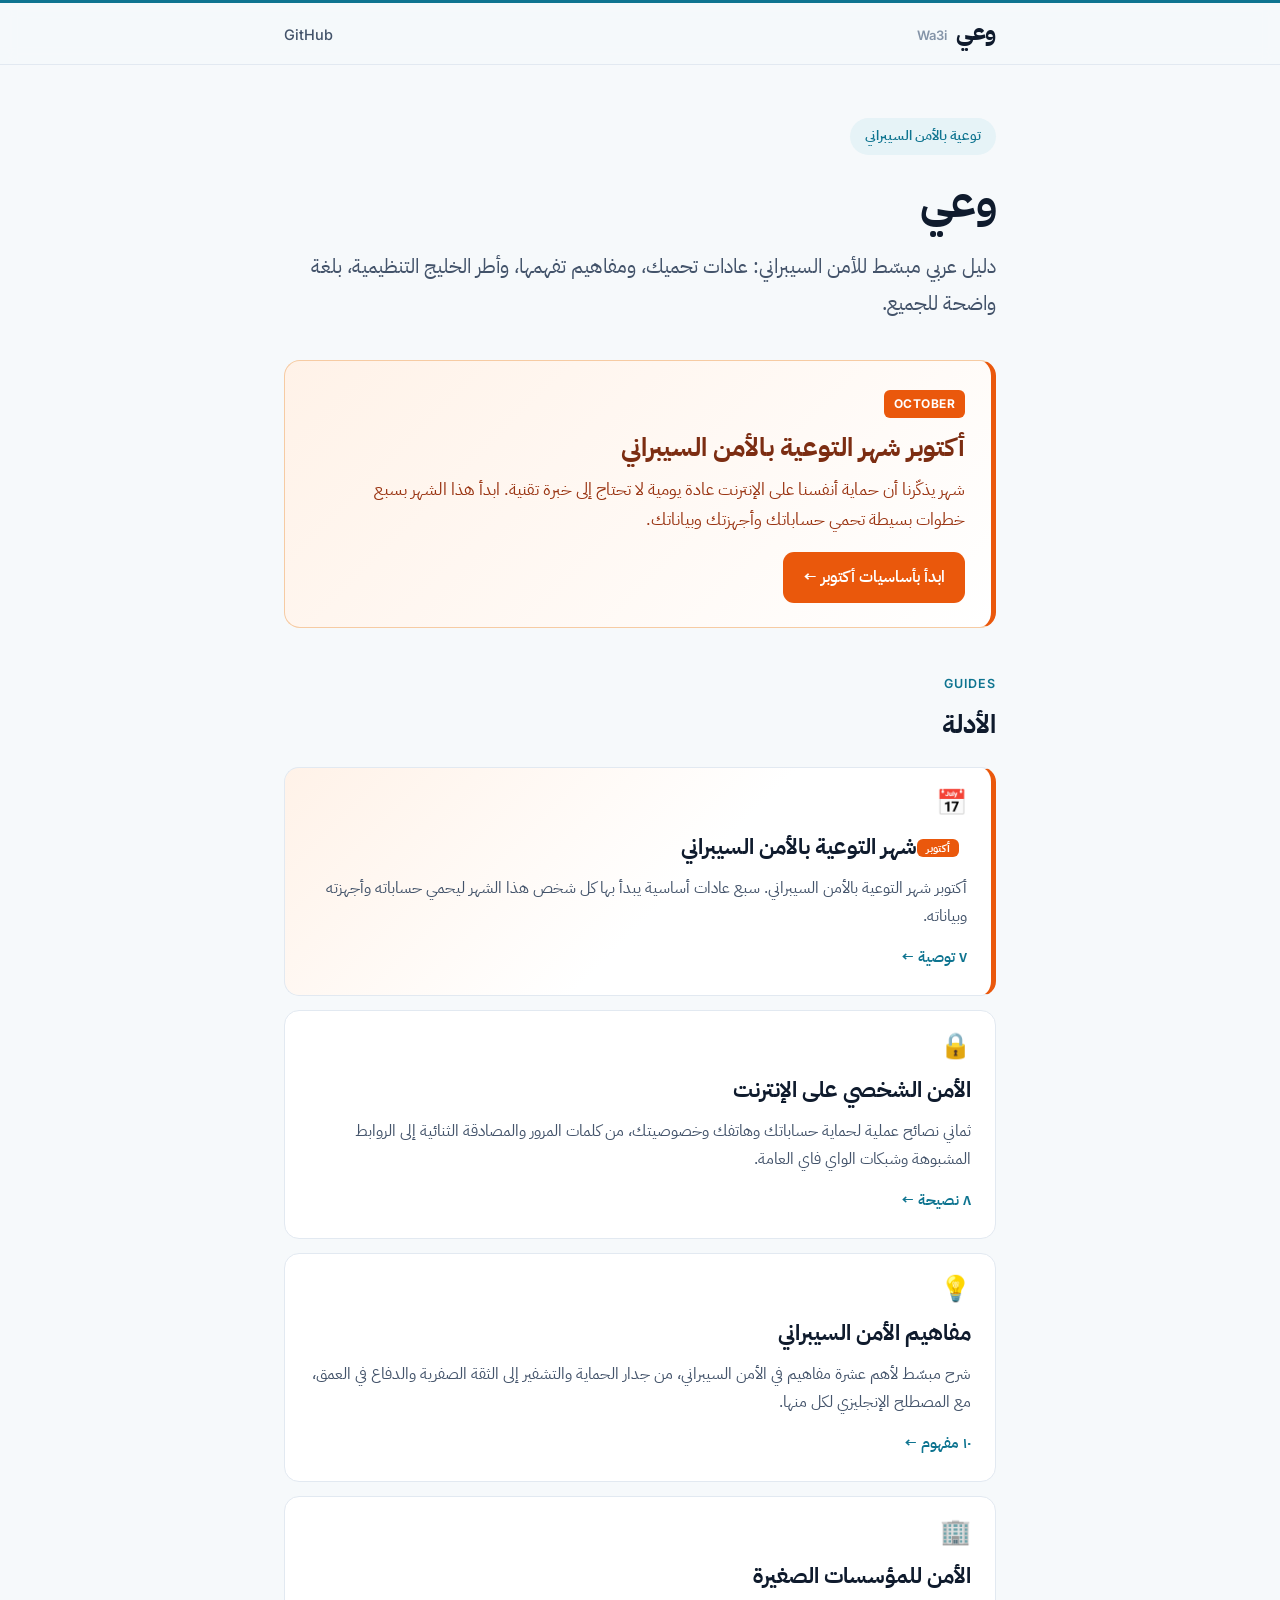
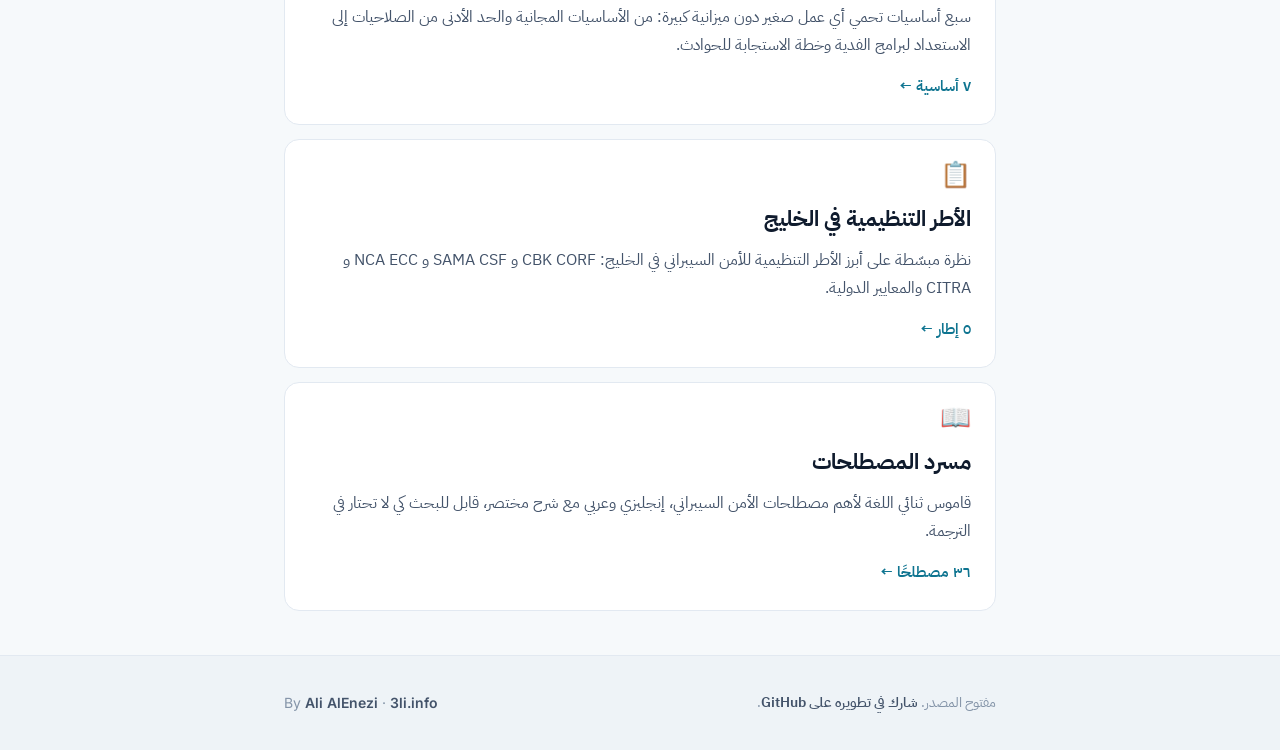
==== index.html @ 940f93c7 "Wa3i: an Arabic cybersecurity awareness guide, with October Awareness Month featured Right to left, " ====
<!doctype html>
<html lang="ar" dir="rtl"><head>
<meta charset="utf-8">
<meta name="viewport" content="width=device-width, initial-scale=1">
<title>وعي | دليل الأمن السيبراني بالعربية</title>
<meta name="description" content="وعي، دليل عربي مبسّط للأمن السيبراني من علي العنزي. عادات تحميك، مفاهيم تفهمها، أمن المؤسسات الصغيرة، أطر الخليج التنظيمية، ومسرد مصطلحات ثنائي اللغة. مع تسليط الضوء على شهر التوعية بالأمن السيبراني في أكتوبر.">
<meta property="og:title" content="وعي | دليل الأمن السيبراني بالعربية">
<meta property="og:description" content="وعي، دليل عربي مبسّط للأمن السيبراني من علي العنزي. عادات تحميك، مفاهيم تفهمها، أمن المؤسسات الصغيرة، أطر الخليج التنظيمية، ومسرد مصطلحات ثنائي اللغة. مع تسليط الضوء على شهر التوعية بالأمن السيبراني في أكتوبر.">
<meta property="og:type" content="website">
<meta property="og:locale" content="ar_AR">
<meta name="twitter:card" content="summary">
<link rel="preconnect" href="https://fonts.googleapis.com">
<link rel="preconnect" href="https://fonts.gstatic.com" crossorigin>
<link href="https://fonts.googleapis.com/css2?family=IBM+Plex+Sans+Arabic:wght@400;500;600;700&family=Inter:wght@400;500;600;700&display=swap" rel="stylesheet">
<link rel="stylesheet" href="style.css">
</head>
<body>
<div class="topbar"><div class="wrap"><a class="brand" href="./"><span class="ar-name">وعي</span><span class="lat">Wa3i</span></a><nav class="topnav"><a href="https://github.com/SiteQ8/Wa3i">GitHub</a></nav></div></div>
<main class="wrap">
<section class="hero">
<span class="kicker">توعية بالأمن السيبراني</span>
<h1>وعي</h1>
<p class="lede">دليل عربي مبسّط للأمن السيبراني: عادات تحميك، ومفاهيم تفهمها، وأطر الخليج التنظيمية، بلغة واضحة للجميع.</p>
</section>
<a class="banner" href="content/october-awareness.html" style="display:block"><span class="tag">OCTOBER</span><h2>أكتوبر شهر التوعية بالأمن السيبراني</h2><p>شهر يذكّرنا أن حماية أنفسنا على الإنترنت عادة يومية لا تحتاج إلى خبرة تقنية. ابدأ هذا الشهر بسبع خطوات بسيطة تحمي حساباتك وأجهزتك وبياناتك.</p><span class="cta">ابدأ بأساسيات أكتوبر &larr;</span></a>
<div class="sec-head"><div class="sec-eyebrow">Guides</div><h2 class="sec-title">الأدلة</h2></div>
<section class="cards">
<a class="card feat" href="content/october-awareness.html"><span class="emoji">📅</span><h3><span class="featpill">أكتوبر</span>شهر التوعية بالأمن السيبراني</h3><p>أكتوبر شهر التوعية بالأمن السيبراني. سبع عادات أساسية يبدأ بها كل شخص هذا الشهر ليحمي حساباته وأجهزته وبياناته.</p><span class="go">٧ توصية &larr;</span></a>
<a class="card" href="content/personal-security.html"><span class="emoji">🔒</span><h3>الأمن الشخصي على الإنترنت</h3><p>ثماني نصائح عملية لحماية حساباتك وهاتفك وخصوصيتك، من كلمات المرور والمصادقة الثنائية إلى الروابط المشبوهة وشبكات الواي فاي العامة.</p><span class="go">٨ نصيحة &larr;</span></a>
<a class="card" href="content/concepts.html"><span class="emoji">💡</span><h3>مفاهيم الأمن السيبراني</h3><p>شرح مبسّط لأهم عشرة مفاهيم في الأمن السيبراني، من جدار الحماية والتشفير إلى الثقة الصفرية والدفاع في العمق، مع المصطلح الإنجليزي لكل منها.</p><span class="go">١٠ مفهوم &larr;</span></a>
<a class="card" href="content/small-business.html"><span class="emoji">🏢</span><h3>الأمن للمؤسسات الصغيرة</h3><p>سبع أساسيات تحمي أي عمل صغير دون ميزانية كبيرة: من الأساسيات المجانية والحد الأدنى من الصلاحيات إلى الاستعداد لبرامج الفدية وخطة الاستجابة للحوادث.</p><span class="go">٧ أساسية &larr;</span></a>
<a class="card" href="content/gulf-frameworks.html"><span class="emoji">📋</span><h3>الأطر التنظيمية في الخليج</h3><p>نظرة مبسّطة على أبرز الأطر التنظيمية للأمن السيبراني في الخليج: CBK CORF و SAMA CSF و NCA ECC و CITRA والمعايير الدولية.</p><span class="go">٥ إطار &larr;</span></a>
<a class="card" href="content/glossary.html"><span class="emoji">📖</span><h3>مسرد المصطلحات</h3><p>قاموس ثنائي اللغة لأهم مصطلحات الأمن السيبراني، إنجليزي وعربي مع شرح مختصر، قابل للبحث كي لا تحتار في الترجمة.</p><span class="go">٣٦ مصطلحًا &larr;</span></a>
</section>
</main>
<footer class="sitefoot"><div class="wrap"><span>مفتوح المصدر. <a href="https://github.com/SiteQ8/Wa3i">شارك في تطويره على GitHub</a>.</span><span class="lat">By <a href="https://github.com/SiteQ8">Ali AlEnezi</a> &middot; <a href="https://3li.info">3li.info</a></span></div></footer>
</body></html>
---- style.css ----
:root{
  --bg:#f6f9fb; --bg2:#eef3f7; --surface:#ffffff; --ink:#0f1b2d; --soft:#43536a;
  --muted:#8494a8; --line:#e2e9f1; --line2:#d2dce7;
  --teal:#0e7490; --teal-soft:#0891b2; --teal-wash:#e6f3f7; --teal-mid:#7cc3d6;
  --amber:#ea580c; --amber-soft:#f97316; --amber-wash:#fff2e8;
  --ar:'IBM Plex Sans Arabic','Cairo','Segoe UI',Tahoma,sans-serif;
  --latin:'Inter','IBM Plex Sans Arabic',-apple-system,Segoe UI,sans-serif;
}
*{margin:0;padding:0;box-sizing:border-box}
html{scroll-behavior:smooth;-webkit-text-size-adjust:100%}
body{background:var(--bg);color:var(--ink);font-family:var(--ar);font-size:18px;line-height:1.85;-webkit-font-smoothing:antialiased;text-align:right}
a{color:var(--teal);text-decoration:none}
a:hover{text-decoration:underline}
.wrap{max-width:760px;margin:0 auto;padding:0 24px}
.en{font-family:var(--latin);direction:ltr;unicode-bidi:isolate;font-weight:600;font-size:.94em}

/* top bar */
.topbar{border-top:3px solid var(--teal);background:rgba(246,249,251,.9);-webkit-backdrop-filter:blur(8px);backdrop-filter:blur(8px);border-bottom:1px solid var(--line);position:sticky;top:0;z-index:30}
.topbar .wrap{display:flex;align-items:center;justify-content:space-between;gap:14px;min-height:60px;padding-top:9px;padding-bottom:9px}
.brand{display:flex;align-items:baseline;gap:9px;white-space:nowrap}
.brand .ar-name{font-weight:700;font-size:23px;color:var(--ink);letter-spacing:-.3px}
.brand .lat{font-family:var(--latin);font-size:13px;color:var(--muted);font-weight:600}
.brand:hover{text-decoration:none}
.brand:hover .ar-name{color:var(--teal)}
.topnav{white-space:nowrap;flex:none}
.topnav a{font-family:var(--latin);color:var(--soft);font-size:14.5px;font-weight:500;margin-right:18px}
.topnav a:first-child{margin-right:0}
.topnav a:hover{color:var(--teal);text-decoration:none}

/* landing hero + banner */
.hero{padding:52px 0 8px}
.kicker{display:inline-block;font-size:13.5px;font-weight:600;color:var(--teal);background:var(--teal-wash);border-radius:22px;padding:6px 15px;margin-bottom:20px}
h1{font-weight:700;font-size:44px;line-height:1.25;letter-spacing:-.5px}
.hero .lede{color:var(--soft);font-size:20px;margin-top:18px;max-width:60ch}

.banner{margin:30px 0 8px;background:linear-gradient(135deg,var(--amber-wash),#fff);border:1px solid #f6cba3;border-right:5px solid var(--amber);border-radius:16px;padding:24px 26px}
.banner .tag{display:inline-block;font-family:var(--latin);font-size:12px;font-weight:700;letter-spacing:.5px;color:#fff;background:var(--amber);border-radius:6px;padding:3px 10px;margin-bottom:12px}
.banner h2{font-size:26px;font-weight:700;color:#7c2d12;line-height:1.35}
.banner p{color:#9a3412;font-size:16.5px;margin-top:10px;max-width:62ch}
.banner .cta{display:inline-block;margin-top:16px;background:var(--amber);color:#fff;font-weight:600;font-size:15.5px;border-radius:11px;padding:11px 20px;transition:.15s}
.banner .cta:hover{background:var(--amber-soft);text-decoration:none}

/* section heads */
.sec-head{margin:44px 0 18px}
.sec-eyebrow{font-family:var(--latin);color:var(--teal);font-size:12.5px;letter-spacing:1px;text-transform:uppercase;font-weight:600}
.sec-title{font-size:26px;font-weight:700;margin-top:6px}

/* collection cards */
.cards{display:flex;flex-direction:column;gap:14px}
.card{display:block;background:var(--surface);border:1px solid var(--line);border-radius:15px;padding:22px 24px;transition:.16s}
.card:hover{border-color:var(--teal-mid);box-shadow:0 10px 34px -16px rgba(14,116,144,.4);transform:translateY(-2px);text-decoration:none}
.card.feat{border-right:5px solid var(--amber);background:linear-gradient(135deg,var(--amber-wash),var(--surface) 55%)}
.card .emoji{font-size:25px;line-height:1;margin-bottom:12px;display:block}
.card h3{font-size:22px;font-weight:700;color:var(--ink);margin-bottom:7px}
.card .featpill{font-family:var(--latin);font-size:11px;font-weight:700;color:#fff;background:var(--amber);border-radius:6px;padding:2px 9px;margin-right:8px;vertical-align:middle}
.card p{color:var(--soft);font-size:16px;line-height:1.75;margin:0}
.card .go{color:var(--teal);font-weight:600;font-size:14.5px;margin-top:14px;display:inline-block}

/* prose (content pages) */
.prose{padding-top:46px;padding-bottom:24px}
.byline{color:var(--muted);font-size:14.5px;font-family:var(--latin);margin:16px 0 30px;display:flex;gap:10px;align-items:center;flex-wrap:wrap;direction:rtl}
.byline a{color:var(--muted);font-weight:600}
.byline .dot{width:3px;height:3px;border-radius:50%;background:var(--line2)}
.prose p{margin:0 0 20px;color:var(--ink)}
.prose h2{font-size:23px;font-weight:700;line-height:1.5;margin:38px 0 12px;padding-top:8px;color:var(--ink)}
.prose h2 .n{color:var(--teal);font-family:var(--latin);font-weight:700;margin-left:8px}
.prose strong{font-weight:700}
.prose hr{border:0;border-top:1px solid var(--line);margin:34px 0}

/* glossary */
.gsearch{position:sticky;top:60px;z-index:20;background:var(--bg);padding:16px 0 12px;margin-bottom:8px}
.gsearch input{width:100%;font-family:var(--ar);font-size:16.5px;color:var(--ink);background:var(--surface);border:1px solid var(--line2);border-radius:12px;padding:13px 16px;outline:none;text-align:right}
.gsearch input:focus{border-color:var(--teal-mid)}
.gsearch input::placeholder{color:var(--muted)}
.gcount{color:var(--muted);font-size:14px;font-family:var(--latin);margin:6px 2px 16px}
.gcount b{color:var(--ink)}
.terms{display:flex;flex-direction:column;gap:10px;padding-bottom:20px}
.term{background:var(--surface);border:1px solid var(--line);border-radius:13px;padding:15px 18px}
.term .head{display:flex;align-items:baseline;gap:12px;flex-wrap:wrap}
.term .en-term{font-family:var(--latin);direction:ltr;font-weight:700;font-size:16px;color:var(--teal)}
.term .ar-term{font-weight:700;font-size:17px;color:var(--ink)}
.term .def{color:var(--soft);font-size:15.5px;margin-top:6px;line-height:1.7}
.gempty{display:none;text-align:center;color:var(--muted);background:var(--surface);border:1px dashed var(--line2);border-radius:14px;padding:36px 20px}

/* page footer */
.pagefoot{border-top:1px solid var(--line);margin-top:36px;padding:24px 0 56px;color:var(--muted);font-size:14.5px}
.pagefoot .row{display:flex;gap:16px;flex-wrap:wrap;align-items:center}
.pagefoot .grow{flex:1;min-width:200px}
.pagefoot a{font-weight:600}

footer.sitefoot{border-top:1px solid var(--line);background:var(--bg2);padding:34px 0;margin-top:44px}
.sitefoot .wrap{color:var(--muted);font-size:14px;display:flex;justify-content:space-between;flex-wrap:wrap;gap:12px}
.sitefoot a{color:var(--soft);font-weight:600}
.sitefoot .lat{font-family:var(--latin)}

@media(max-width:560px){
  body{font-size:17px}
  h1{font-size:33px} .hero .lede{font-size:18px}
  .sec-title{font-size:22px} .banner h2{font-size:22px}
  .brand .ar-name{font-size:20px}
  .prose h2{font-size:21px}
  .gsearch{top:59px}
}
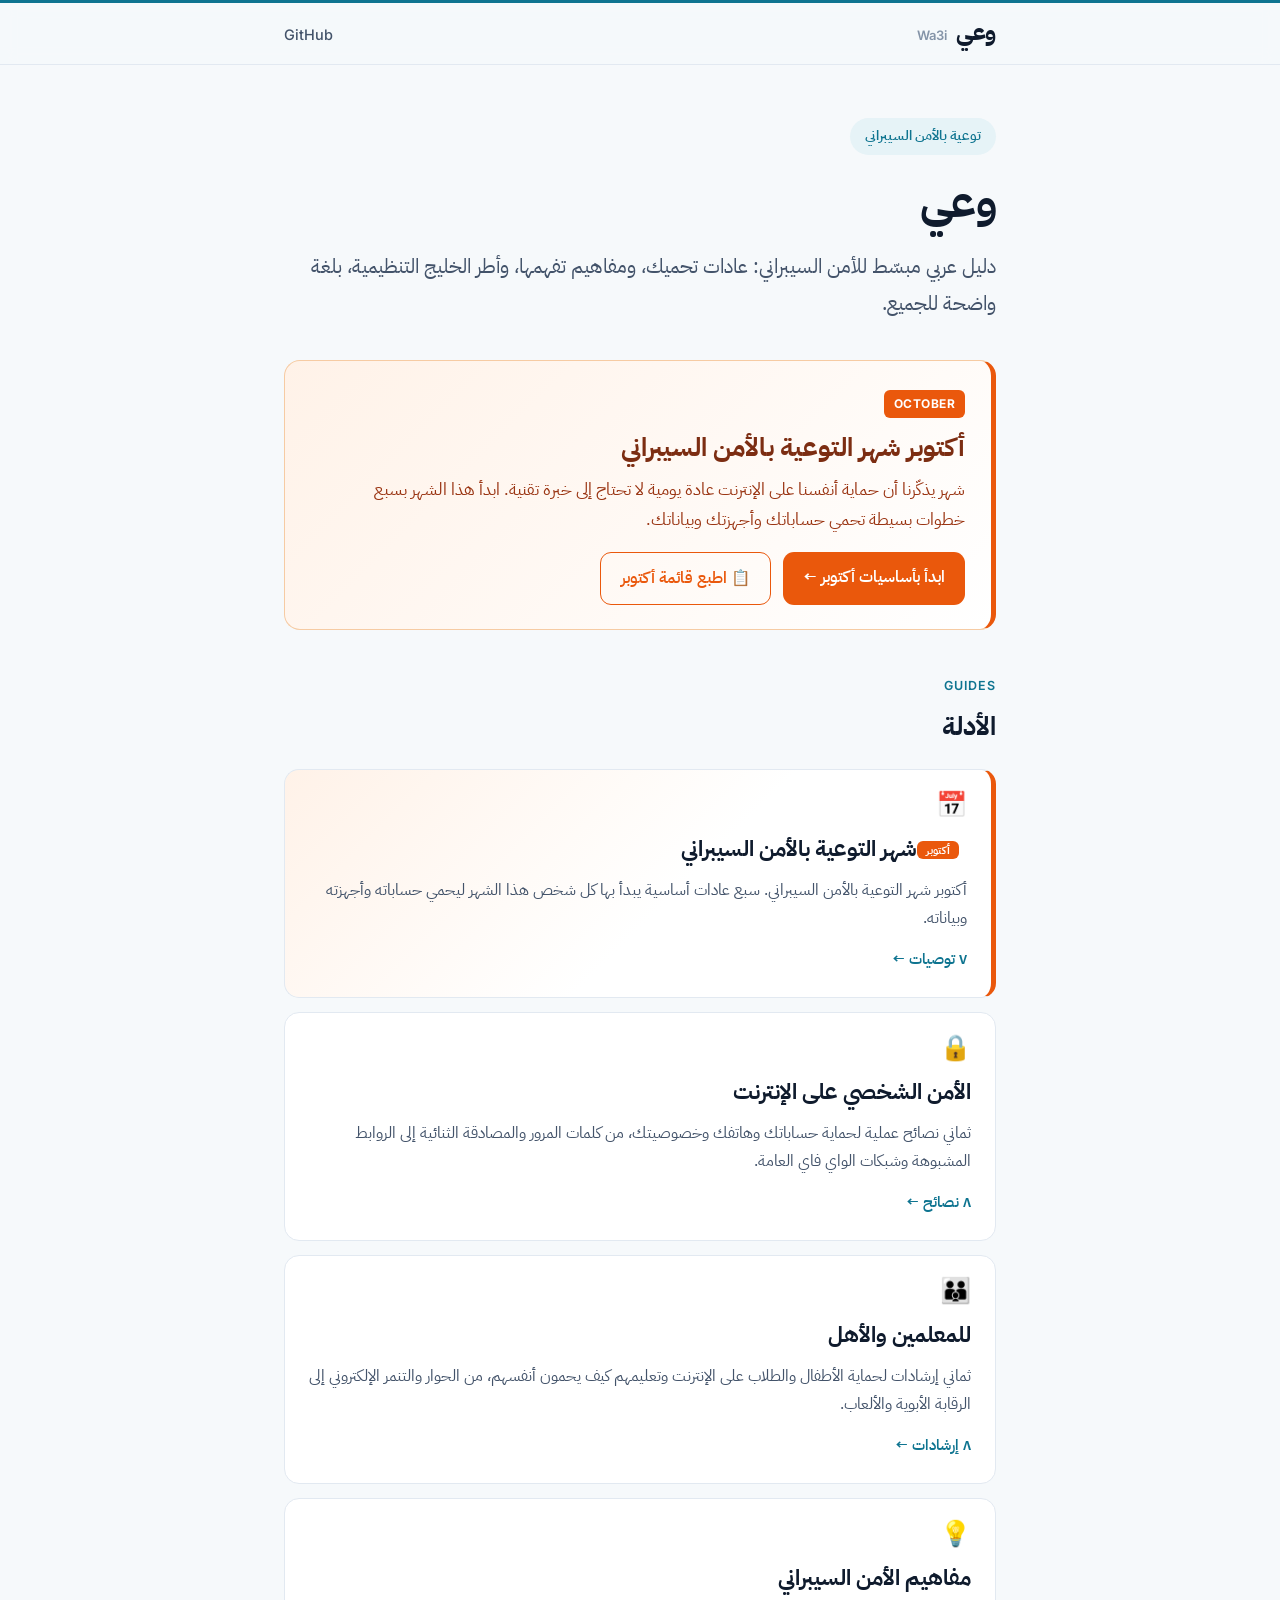
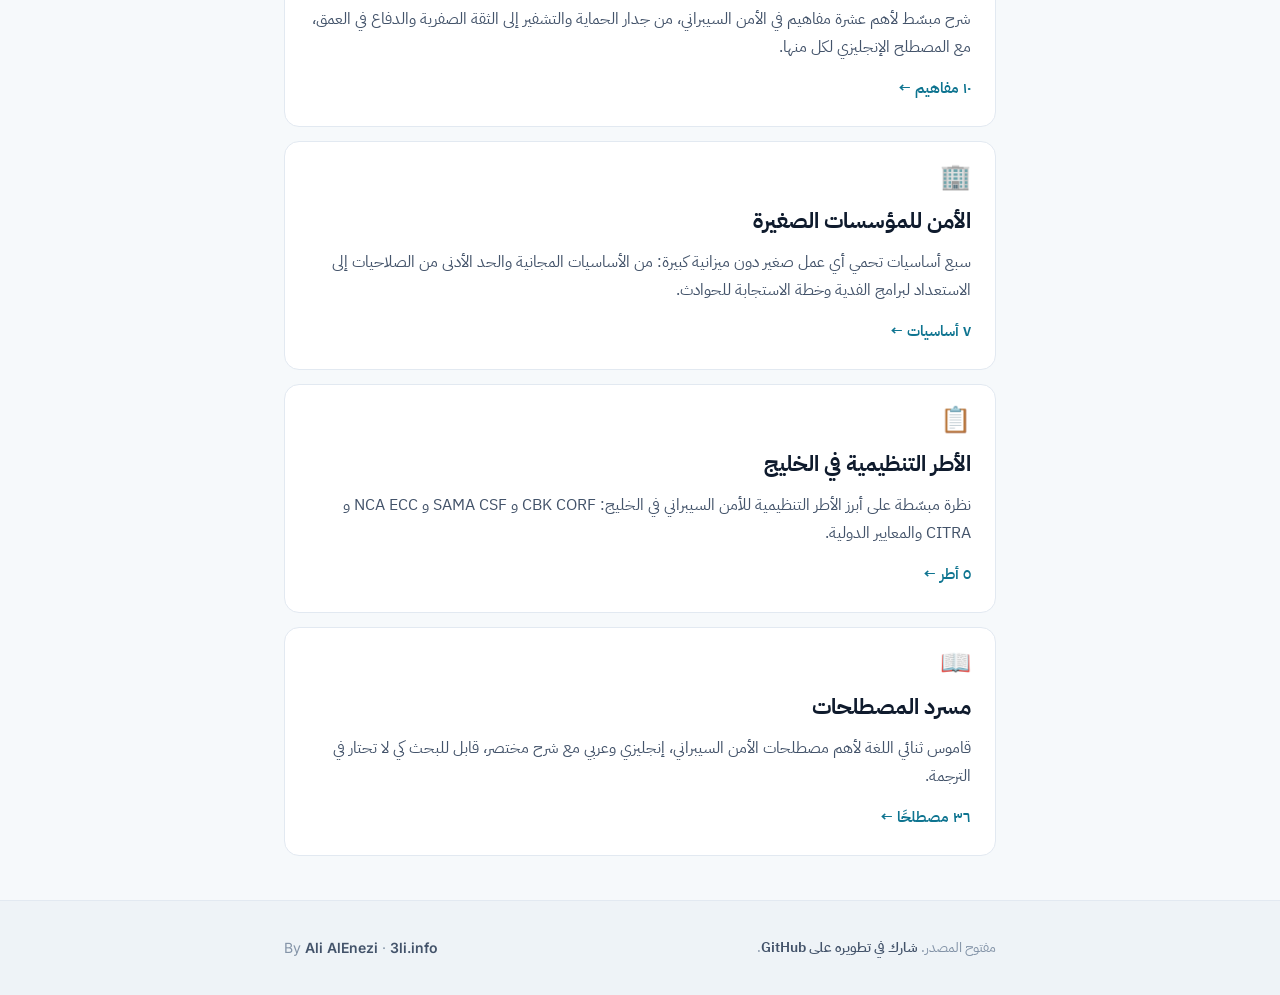
==== commit 7f3cc746: "Add OG share image, a للمعلمين والأهل collection, and a printable October checklist - og.png (1200x6" ====
--- a/index.html
+++ b/index.html
@@ -8,7 +8,9 @@
 <meta property="og:description" content="وعي، دليل عربي مبسّط للأمن السيبراني من علي العنزي. عادات تحميك، مفاهيم تفهمها، أمن المؤسسات الصغيرة، أطر الخليج التنظيمية، ومسرد مصطلحات ثنائي اللغة. مع تسليط الضوء على شهر التوعية بالأمن السيبراني في أكتوبر.">
 <meta property="og:type" content="website">
 <meta property="og:locale" content="ar_AR">
-<meta name="twitter:card" content="summary">
+<meta property="og:image" content="https://siteq8.github.io/Wa3i/og.png">
+<meta name="twitter:card" content="summary_large_image">
+<meta name="twitter:image" content="https://siteq8.github.io/Wa3i/og.png">
 <link rel="preconnect" href="https://fonts.googleapis.com">
 <link rel="preconnect" href="https://fonts.gstatic.com" crossorigin>
 <link href="https://fonts.googleapis.com/css2?family=IBM+Plex+Sans+Arabic:wght@400;500;600;700&family=Inter:wght@400;500;600;700&display=swap" rel="stylesheet">
@@ -22,14 +24,15 @@
 <h1>وعي</h1>
 <p class="lede">دليل عربي مبسّط للأمن السيبراني: عادات تحميك، ومفاهيم تفهمها، وأطر الخليج التنظيمية، بلغة واضحة للجميع.</p>
 </section>
-<a class="banner" href="content/october-awareness.html" style="display:block"><span class="tag">OCTOBER</span><h2>أكتوبر شهر التوعية بالأمن السيبراني</h2><p>شهر يذكّرنا أن حماية أنفسنا على الإنترنت عادة يومية لا تحتاج إلى خبرة تقنية. ابدأ هذا الشهر بسبع خطوات بسيطة تحمي حساباتك وأجهزتك وبياناتك.</p><span class="cta">ابدأ بأساسيات أكتوبر &larr;</span></a>
+<div class="banner"><span class="tag">OCTOBER</span><h2>أكتوبر شهر التوعية بالأمن السيبراني</h2><p>شهر يذكّرنا أن حماية أنفسنا على الإنترنت عادة يومية لا تحتاج إلى خبرة تقنية. ابدأ هذا الشهر بسبع خطوات بسيطة تحمي حساباتك وأجهزتك وبياناتك.</p><div class="banner-cta"><a class="cta" href="content/october-awareness.html">ابدأ بأساسيات أكتوبر &larr;</a><a class="cta ghost" href="content/october-checklist.html">&#128203; اطبع قائمة أكتوبر</a></div></div>
 <div class="sec-head"><div class="sec-eyebrow">Guides</div><h2 class="sec-title">الأدلة</h2></div>
 <section class="cards">
-<a class="card feat" href="content/october-awareness.html"><span class="emoji">📅</span><h3><span class="featpill">أكتوبر</span>شهر التوعية بالأمن السيبراني</h3><p>أكتوبر شهر التوعية بالأمن السيبراني. سبع عادات أساسية يبدأ بها كل شخص هذا الشهر ليحمي حساباته وأجهزته وبياناته.</p><span class="go">٧ توصية &larr;</span></a>
-<a class="card" href="content/personal-security.html"><span class="emoji">🔒</span><h3>الأمن الشخصي على الإنترنت</h3><p>ثماني نصائح عملية لحماية حساباتك وهاتفك وخصوصيتك، من كلمات المرور والمصادقة الثنائية إلى الروابط المشبوهة وشبكات الواي فاي العامة.</p><span class="go">٨ نصيحة &larr;</span></a>
-<a class="card" href="content/concepts.html"><span class="emoji">💡</span><h3>مفاهيم الأمن السيبراني</h3><p>شرح مبسّط لأهم عشرة مفاهيم في الأمن السيبراني، من جدار الحماية والتشفير إلى الثقة الصفرية والدفاع في العمق، مع المصطلح الإنجليزي لكل منها.</p><span class="go">١٠ مفهوم &larr;</span></a>
-<a class="card" href="content/small-business.html"><span class="emoji">🏢</span><h3>الأمن للمؤسسات الصغيرة</h3><p>سبع أساسيات تحمي أي عمل صغير دون ميزانية كبيرة: من الأساسيات المجانية والحد الأدنى من الصلاحيات إلى الاستعداد لبرامج الفدية وخطة الاستجابة للحوادث.</p><span class="go">٧ أساسية &larr;</span></a>
-<a class="card" href="content/gulf-frameworks.html"><span class="emoji">📋</span><h3>الأطر التنظيمية في الخليج</h3><p>نظرة مبسّطة على أبرز الأطر التنظيمية للأمن السيبراني في الخليج: CBK CORF و SAMA CSF و NCA ECC و CITRA والمعايير الدولية.</p><span class="go">٥ إطار &larr;</span></a>
+<a class="card feat" href="content/october-awareness.html"><span class="emoji">📅</span><h3><span class="featpill">أكتوبر</span>شهر التوعية بالأمن السيبراني</h3><p>أكتوبر شهر التوعية بالأمن السيبراني. سبع عادات أساسية يبدأ بها كل شخص هذا الشهر ليحمي حساباته وأجهزته وبياناته.</p><span class="go">٧ توصيات &larr;</span></a>
+<a class="card" href="content/personal-security.html"><span class="emoji">🔒</span><h3>الأمن الشخصي على الإنترنت</h3><p>ثماني نصائح عملية لحماية حساباتك وهاتفك وخصوصيتك، من كلمات المرور والمصادقة الثنائية إلى الروابط المشبوهة وشبكات الواي فاي العامة.</p><span class="go">٨ نصائح &larr;</span></a>
+<a class="card" href="content/for-parents-teachers.html"><span class="emoji">👪</span><h3>للمعلمين والأهل</h3><p>ثماني إرشادات لحماية الأطفال والطلاب على الإنترنت وتعليمهم كيف يحمون أنفسهم، من الحوار والتنمر الإلكتروني إلى الرقابة الأبوية والألعاب.</p><span class="go">٨ إرشادات &larr;</span></a>
+<a class="card" href="content/concepts.html"><span class="emoji">💡</span><h3>مفاهيم الأمن السيبراني</h3><p>شرح مبسّط لأهم عشرة مفاهيم في الأمن السيبراني، من جدار الحماية والتشفير إلى الثقة الصفرية والدفاع في العمق، مع المصطلح الإنجليزي لكل منها.</p><span class="go">١٠ مفاهيم &larr;</span></a>
+<a class="card" href="content/small-business.html"><span class="emoji">🏢</span><h3>الأمن للمؤسسات الصغيرة</h3><p>سبع أساسيات تحمي أي عمل صغير دون ميزانية كبيرة: من الأساسيات المجانية والحد الأدنى من الصلاحيات إلى الاستعداد لبرامج الفدية وخطة الاستجابة للحوادث.</p><span class="go">٧ أساسيات &larr;</span></a>
+<a class="card" href="content/gulf-frameworks.html"><span class="emoji">📋</span><h3>الأطر التنظيمية في الخليج</h3><p>نظرة مبسّطة على أبرز الأطر التنظيمية للأمن السيبراني في الخليج: CBK CORF و SAMA CSF و NCA ECC و CITRA والمعايير الدولية.</p><span class="go">٥ أطر &larr;</span></a>
 <a class="card" href="content/glossary.html"><span class="emoji">📖</span><h3>مسرد المصطلحات</h3><p>قاموس ثنائي اللغة لأهم مصطلحات الأمن السيبراني، إنجليزي وعربي مع شرح مختصر، قابل للبحث كي لا تحتار في الترجمة.</p><span class="go">٣٦ مصطلحًا &larr;</span></a>
 </section>
 </main>
--- a/style.css
+++ b/style.css
@@ -101,3 +101,45 @@
   .prose h2{font-size:21px}
   .gsearch{top:59px}
 }
+
+/* banner dual CTA */
+.banner-cta{display:flex;gap:12px;flex-wrap:wrap;margin-top:16px}
+.banner .cta{margin-top:0}
+.banner .cta.ghost{background:transparent;color:var(--amber);border:1px solid var(--amber)}
+.banner .cta.ghost:hover{background:var(--amber-wash)}
+
+/* October checklist callout on the october page */
+.callout{display:flex;align-items:center;gap:14px;background:var(--amber-wash);border:1px solid #f6cba3;border-right:5px solid var(--amber);border-radius:14px;padding:16px 20px;margin:0 0 28px;color:#9a3412}
+.callout:hover{text-decoration:none;background:#ffe8d6}
+.callout .cico{font-size:24px;flex:none}
+.callout b{color:#7c2d12}
+.callout .cgo{margin-right:auto;color:var(--amber);font-weight:700;font-size:20px;flex:none}
+
+/* printable checklist page */
+.checklist{padding-top:40px;padding-bottom:40px}
+.cl-head{text-align:center;margin-bottom:26px}
+.cl-badge{display:inline-block;font-family:var(--latin);font-size:12px;font-weight:700;letter-spacing:.5px;color:#fff;background:var(--amber);border-radius:6px;padding:3px 11px;margin-bottom:14px}
+.cl-head h1{font-size:34px;line-height:1.3}
+.cl-sub{color:var(--soft);font-size:16.5px;margin-top:10px;max-width:52ch;margin-inline:auto}
+.printbtn{margin-top:20px;font-family:var(--ar);cursor:pointer;background:var(--teal);color:#fff;border:0;border-radius:11px;padding:11px 22px;font-size:15.5px;font-weight:600;transition:.15s}
+.printbtn:hover{background:var(--teal-soft)}
+.cl-list{list-style:none;display:flex;flex-direction:column;gap:12px;max-width:600px;margin:0 auto}
+.cl-list li{background:var(--surface);border:1px solid var(--line);border-radius:13px}
+.cl-list label{display:flex;align-items:center;gap:14px;padding:16px 18px;cursor:pointer}
+.cl-list input{position:absolute;opacity:0;width:0;height:0}
+.cl-list .box{flex:none;width:26px;height:26px;border:2px solid var(--teal-mid);border-radius:7px;position:relative;transition:.15s}
+.cl-list input:checked + .box{background:var(--teal);border-color:var(--teal)}
+.cl-list input:checked + .box::after{content:"";position:absolute;top:3px;right:8px;width:6px;height:12px;border:solid #fff;border-width:0 2px 2px 0;transform:rotate(45deg)}
+.cl-list .txt{font-size:17px;font-weight:500;color:var(--ink)}
+.cl-list input:checked ~ .txt{color:var(--muted);text-decoration:line-through}
+.cl-foot{text-align:center;color:var(--muted);font-size:14px;margin-top:28px;font-weight:600}
+.cl-foot{font-family:var(--latin)}
+
+@media print{
+  body{background:#fff;font-size:14px}
+  .noprint,.topbar,.printbtn,.sitefoot,.pagefoot{display:none !important}
+  .checklist{padding:0}
+  .cl-list li{break-inside:avoid;box-shadow:none}
+  .cl-head h1{font-size:26px}
+  a[href]::after{content:""}
+}
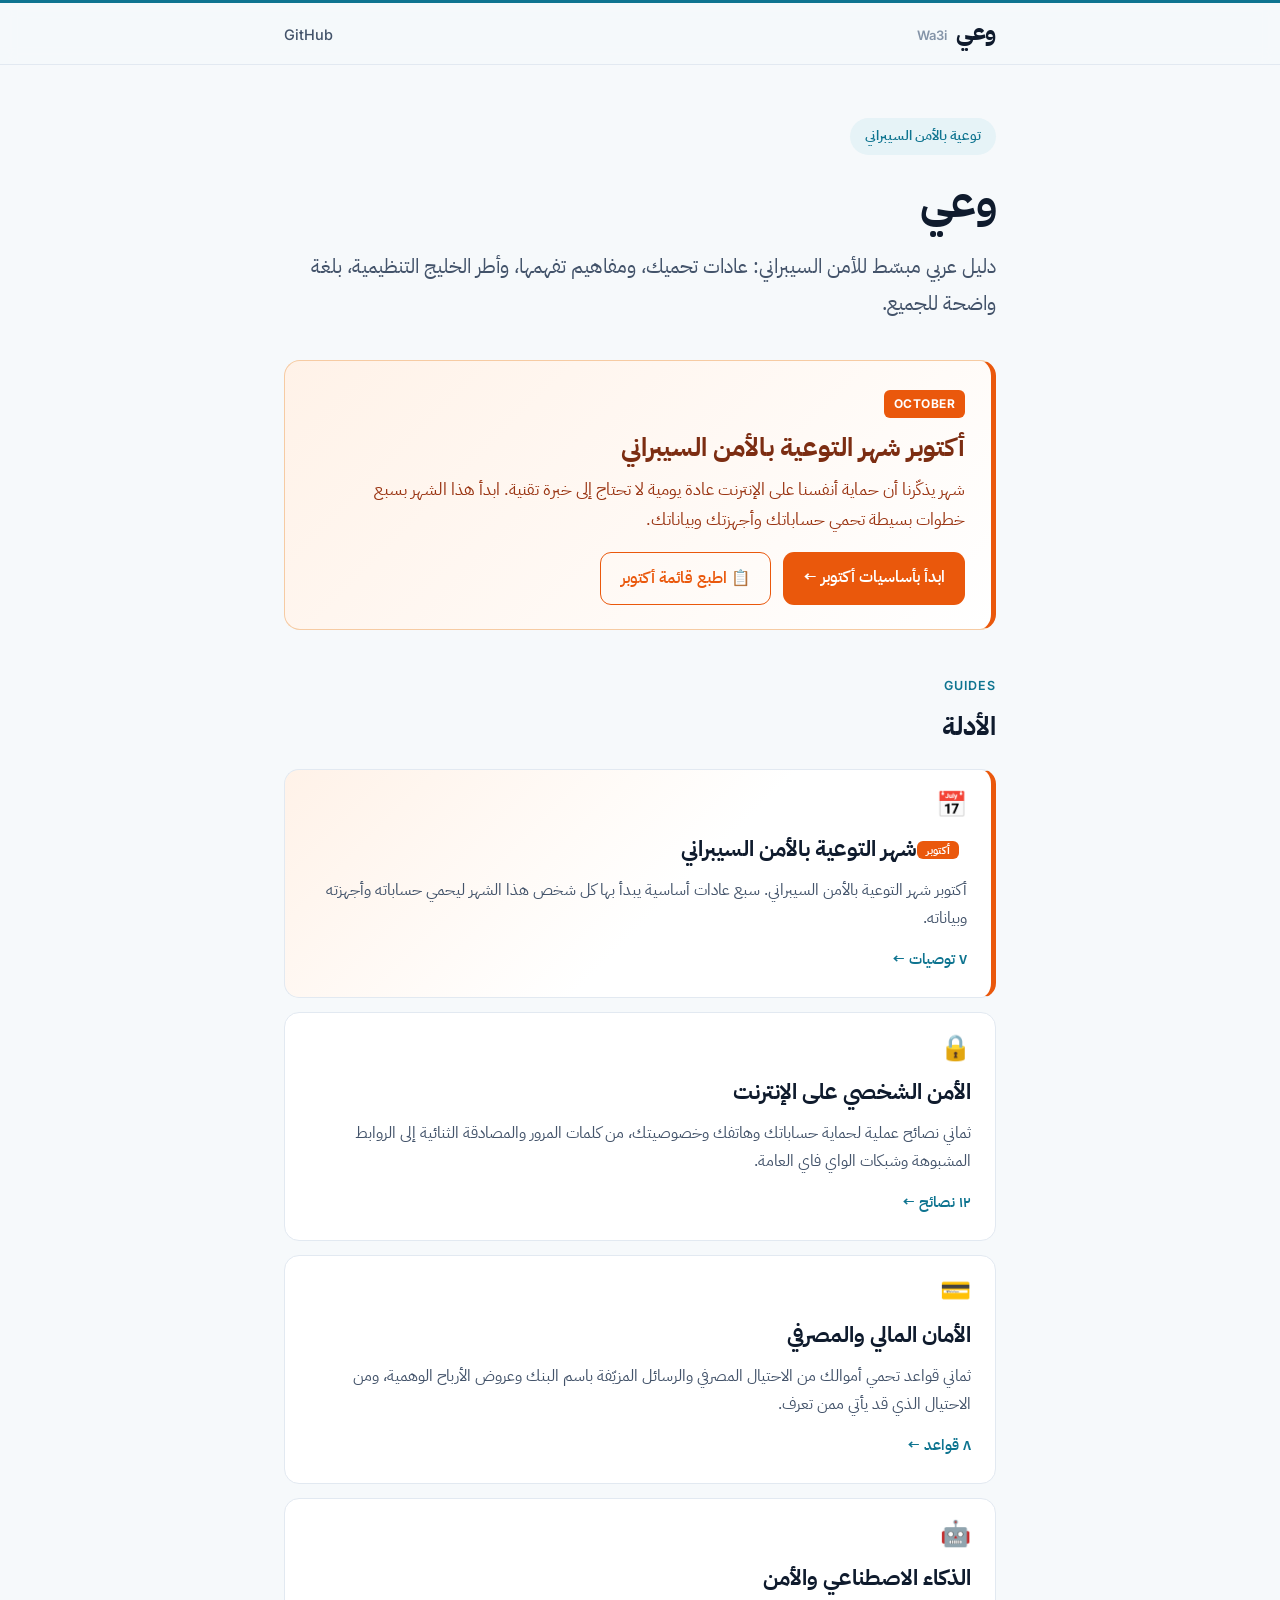
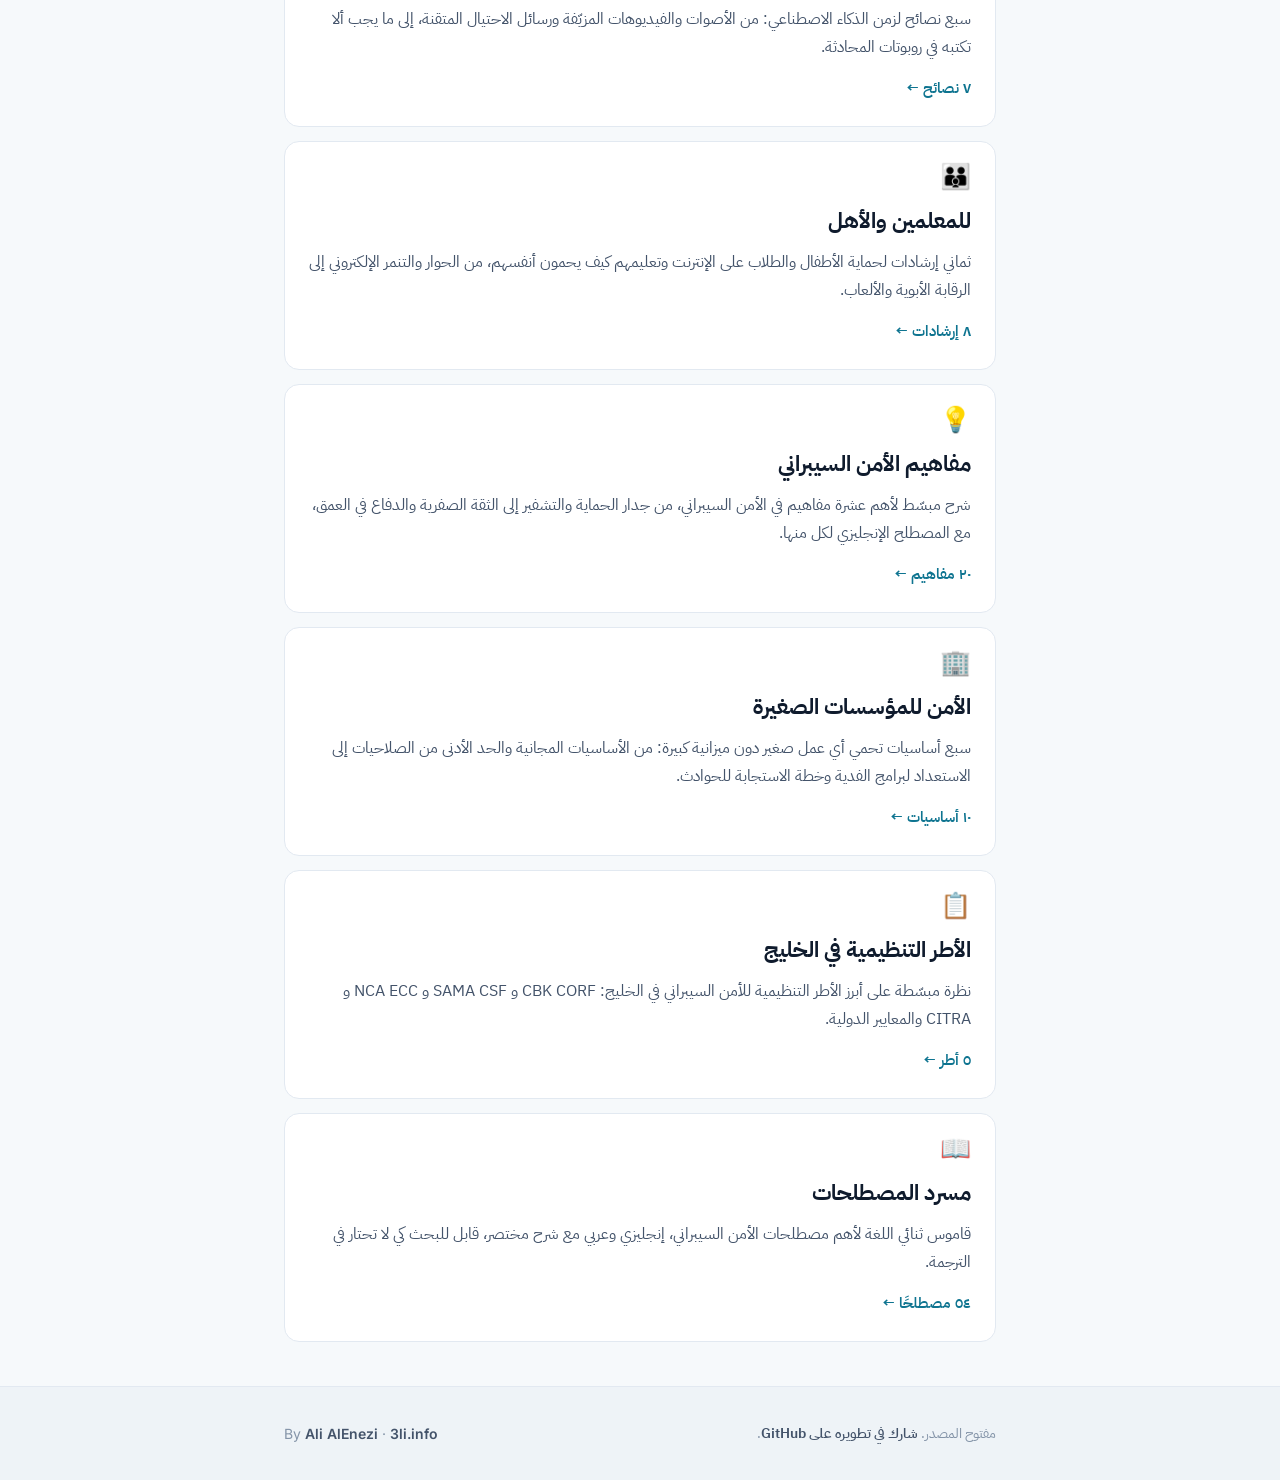
==== commit 2d537840: "Enrich the whole guide and rewrite it in a human, natural Arabic voice - Concepts expanded 10 to 20," ====
--- a/index.html
+++ b/index.html
@@ -28,12 +28,14 @@
 <div class="sec-head"><div class="sec-eyebrow">Guides</div><h2 class="sec-title">الأدلة</h2></div>
 <section class="cards">
 <a class="card feat" href="content/october-awareness.html"><span class="emoji">📅</span><h3><span class="featpill">أكتوبر</span>شهر التوعية بالأمن السيبراني</h3><p>أكتوبر شهر التوعية بالأمن السيبراني. سبع عادات أساسية يبدأ بها كل شخص هذا الشهر ليحمي حساباته وأجهزته وبياناته.</p><span class="go">٧ توصيات &larr;</span></a>
-<a class="card" href="content/personal-security.html"><span class="emoji">🔒</span><h3>الأمن الشخصي على الإنترنت</h3><p>ثماني نصائح عملية لحماية حساباتك وهاتفك وخصوصيتك، من كلمات المرور والمصادقة الثنائية إلى الروابط المشبوهة وشبكات الواي فاي العامة.</p><span class="go">٨ نصائح &larr;</span></a>
+<a class="card" href="content/personal-security.html"><span class="emoji">🔒</span><h3>الأمن الشخصي على الإنترنت</h3><p>ثماني نصائح عملية لحماية حساباتك وهاتفك وخصوصيتك، من كلمات المرور والمصادقة الثنائية إلى الروابط المشبوهة وشبكات الواي فاي العامة.</p><span class="go">١٢ نصائح &larr;</span></a>
+<a class="card" href="content/financial-security.html"><span class="emoji">💳</span><h3>الأمان المالي والمصرفي</h3><p>ثماني قواعد تحمي أموالك من الاحتيال المصرفي والرسائل المزيّفة باسم البنك وعروض الأرباح الوهمية، ومن الاحتيال الذي قد يأتي ممن تعرف.</p><span class="go">٨ قواعد &larr;</span></a>
+<a class="card" href="content/ai-security.html"><span class="emoji">🤖</span><h3>الذكاء الاصطناعي والأمن</h3><p>سبع نصائح لزمن الذكاء الاصطناعي: من الأصوات والفيديوهات المزيّفة ورسائل الاحتيال المتقنة، إلى ما يجب ألا تكتبه في روبوتات المحادثة.</p><span class="go">٧ نصائح &larr;</span></a>
 <a class="card" href="content/for-parents-teachers.html"><span class="emoji">👪</span><h3>للمعلمين والأهل</h3><p>ثماني إرشادات لحماية الأطفال والطلاب على الإنترنت وتعليمهم كيف يحمون أنفسهم، من الحوار والتنمر الإلكتروني إلى الرقابة الأبوية والألعاب.</p><span class="go">٨ إرشادات &larr;</span></a>
-<a class="card" href="content/concepts.html"><span class="emoji">💡</span><h3>مفاهيم الأمن السيبراني</h3><p>شرح مبسّط لأهم عشرة مفاهيم في الأمن السيبراني، من جدار الحماية والتشفير إلى الثقة الصفرية والدفاع في العمق، مع المصطلح الإنجليزي لكل منها.</p><span class="go">١٠ مفاهيم &larr;</span></a>
-<a class="card" href="content/small-business.html"><span class="emoji">🏢</span><h3>الأمن للمؤسسات الصغيرة</h3><p>سبع أساسيات تحمي أي عمل صغير دون ميزانية كبيرة: من الأساسيات المجانية والحد الأدنى من الصلاحيات إلى الاستعداد لبرامج الفدية وخطة الاستجابة للحوادث.</p><span class="go">٧ أساسيات &larr;</span></a>
+<a class="card" href="content/concepts.html"><span class="emoji">💡</span><h3>مفاهيم الأمن السيبراني</h3><p>شرح مبسّط لأهم عشرة مفاهيم في الأمن السيبراني، من جدار الحماية والتشفير إلى الثقة الصفرية والدفاع في العمق، مع المصطلح الإنجليزي لكل منها.</p><span class="go">٢٠ مفاهيم &larr;</span></a>
+<a class="card" href="content/small-business.html"><span class="emoji">🏢</span><h3>الأمن للمؤسسات الصغيرة</h3><p>سبع أساسيات تحمي أي عمل صغير دون ميزانية كبيرة: من الأساسيات المجانية والحد الأدنى من الصلاحيات إلى الاستعداد لبرامج الفدية وخطة الاستجابة للحوادث.</p><span class="go">١٠ أساسيات &larr;</span></a>
 <a class="card" href="content/gulf-frameworks.html"><span class="emoji">📋</span><h3>الأطر التنظيمية في الخليج</h3><p>نظرة مبسّطة على أبرز الأطر التنظيمية للأمن السيبراني في الخليج: CBK CORF و SAMA CSF و NCA ECC و CITRA والمعايير الدولية.</p><span class="go">٥ أطر &larr;</span></a>
-<a class="card" href="content/glossary.html"><span class="emoji">📖</span><h3>مسرد المصطلحات</h3><p>قاموس ثنائي اللغة لأهم مصطلحات الأمن السيبراني، إنجليزي وعربي مع شرح مختصر، قابل للبحث كي لا تحتار في الترجمة.</p><span class="go">٣٦ مصطلحًا &larr;</span></a>
+<a class="card" href="content/glossary.html"><span class="emoji">📖</span><h3>مسرد المصطلحات</h3><p>قاموس ثنائي اللغة لأهم مصطلحات الأمن السيبراني، إنجليزي وعربي مع شرح مختصر، قابل للبحث كي لا تحتار في الترجمة.</p><span class="go">٥٤ مصطلحًا &larr;</span></a>
 </section>
 </main>
 <footer class="sitefoot"><div class="wrap"><span>مفتوح المصدر. <a href="https://github.com/SiteQ8/Wa3i">شارك في تطويره على GitHub</a>.</span><span class="lat">By <a href="https://github.com/SiteQ8">Ali AlEnezi</a> &middot; <a href="https://3li.info">3li.info</a></span></div></footer>
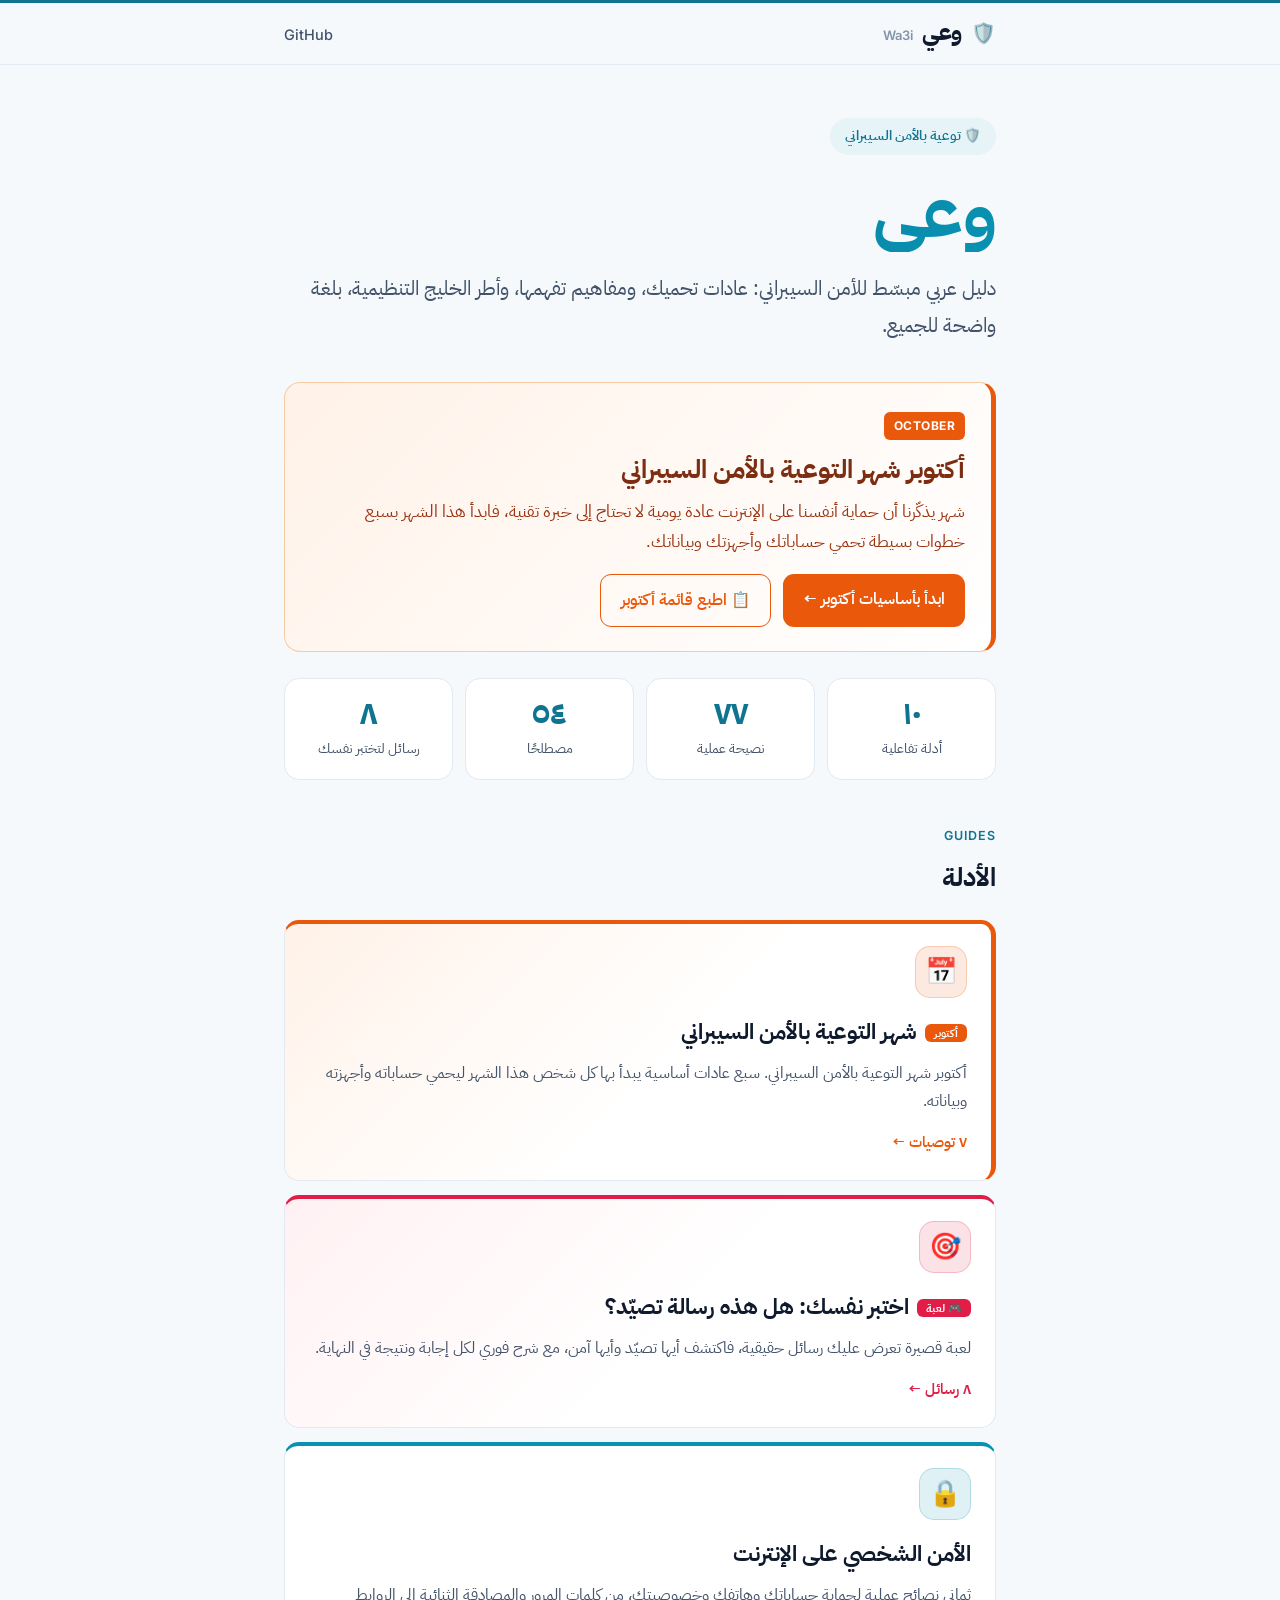
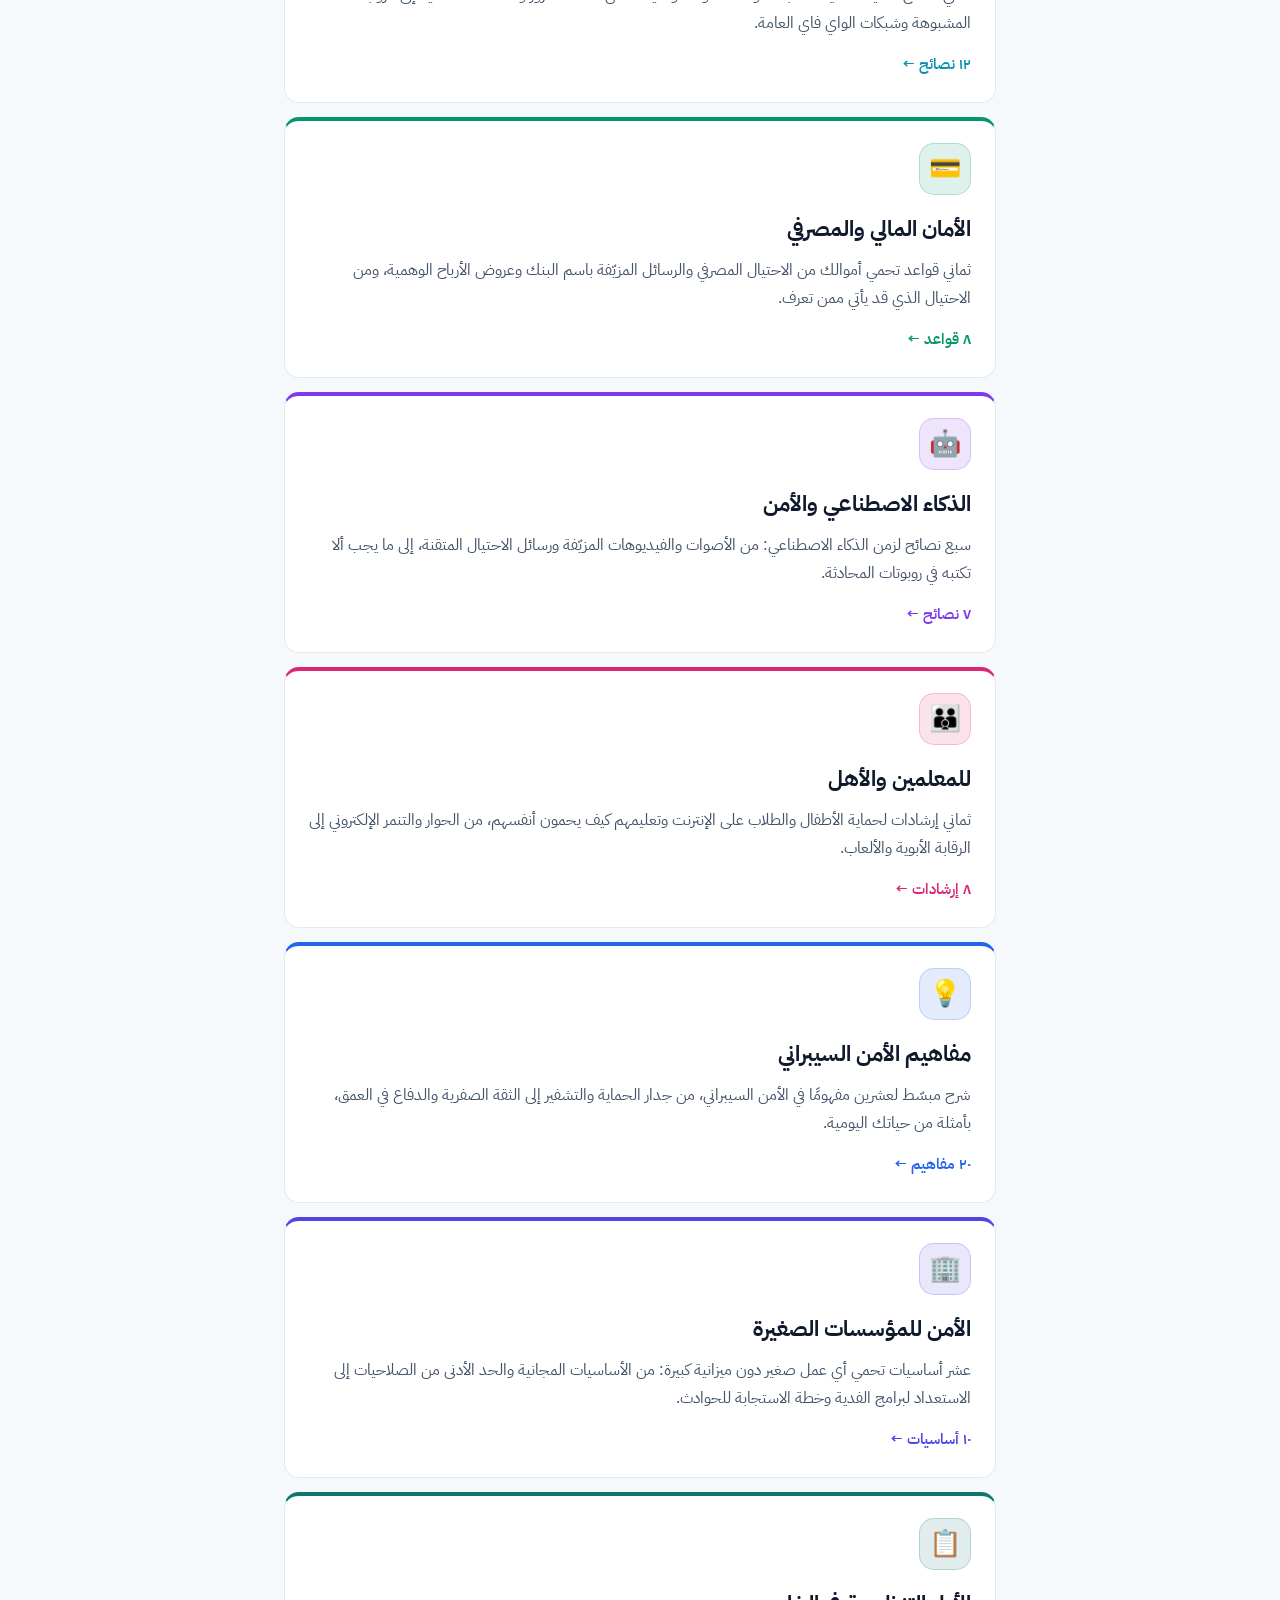
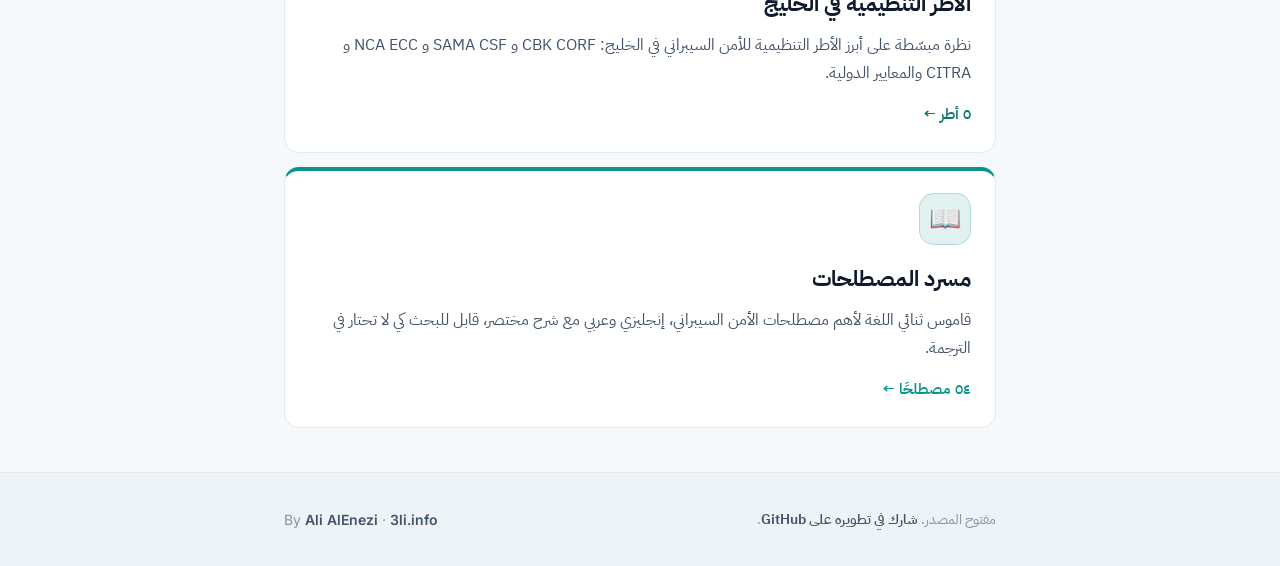
==== commit 34dcb83b: "Make the UX fun: color, motion, gamified checklist, and a phishing quiz game - A phishing quiz game:" ====
--- a/index.html
+++ b/index.html
@@ -3,9 +3,9 @@
 <meta charset="utf-8">
 <meta name="viewport" content="width=device-width, initial-scale=1">
 <title>وعي | دليل الأمن السيبراني بالعربية</title>
-<meta name="description" content="وعي، دليل عربي مبسّط للأمن السيبراني من علي العنزي. عادات تحميك، مفاهيم تفهمها، أمن المؤسسات الصغيرة، أطر الخليج التنظيمية، ومسرد مصطلحات ثنائي اللغة. مع تسليط الضوء على شهر التوعية بالأمن السيبراني في أكتوبر.">
+<meta name="description" content="وعي، دليل عربي مبسّط للأمن السيبراني من علي العنزي. عادات تحميك، مفاهيم تفهمها، أمن المؤسسات الصغيرة، أطر الخليج، ومسرد مصطلحات، مع لعبة لاكتشاف التصيّد وقائمة أكتوبر التفاعلية.">
 <meta property="og:title" content="وعي | دليل الأمن السيبراني بالعربية">
-<meta property="og:description" content="وعي، دليل عربي مبسّط للأمن السيبراني من علي العنزي. عادات تحميك، مفاهيم تفهمها، أمن المؤسسات الصغيرة، أطر الخليج التنظيمية، ومسرد مصطلحات ثنائي اللغة. مع تسليط الضوء على شهر التوعية بالأمن السيبراني في أكتوبر.">
+<meta property="og:description" content="وعي، دليل عربي مبسّط للأمن السيبراني من علي العنزي. عادات تحميك، مفاهيم تفهمها، أمن المؤسسات الصغيرة، أطر الخليج، ومسرد مصطلحات، مع لعبة لاكتشاف التصيّد وقائمة أكتوبر التفاعلية.">
 <meta property="og:type" content="website">
 <meta property="og:locale" content="ar_AR">
 <meta property="og:image" content="https://siteq8.github.io/Wa3i/og.png">
@@ -17,26 +17,202 @@
 <link rel="stylesheet" href="style.css">
 </head>
 <body>
-<div class="topbar"><div class="wrap"><a class="brand" href="./"><span class="ar-name">وعي</span><span class="lat">Wa3i</span></a><nav class="topnav"><a href="https://github.com/SiteQ8/Wa3i">GitHub</a></nav></div></div>
+<div class="progress" id="progress"></div>
+<button class="totop" id="totop" aria-label="أعلى الصفحة">↑</button>
+<div class="topbar"><div class="wrap"><a class="brand" href="./"><span class="logo">🛡️</span><span class="ar-name">وعي</span><span class="lat">Wa3i</span></a><nav class="topnav"><a href="https://github.com/SiteQ8/Wa3i">GitHub</a></nav></div></div>
 <main class="wrap">
 <section class="hero">
-<span class="kicker">توعية بالأمن السيبراني</span>
-<h1>وعي</h1>
+<span class="kicker">🛡️ توعية بالأمن السيبراني</span>
+<h1 class="bigname">وعي</h1>
 <p class="lede">دليل عربي مبسّط للأمن السيبراني: عادات تحميك، ومفاهيم تفهمها، وأطر الخليج التنظيمية، بلغة واضحة للجميع.</p>
 </section>
-<div class="banner"><span class="tag">OCTOBER</span><h2>أكتوبر شهر التوعية بالأمن السيبراني</h2><p>شهر يذكّرنا أن حماية أنفسنا على الإنترنت عادة يومية لا تحتاج إلى خبرة تقنية. ابدأ هذا الشهر بسبع خطوات بسيطة تحمي حساباتك وأجهزتك وبياناتك.</p><div class="banner-cta"><a class="cta" href="content/october-awareness.html">ابدأ بأساسيات أكتوبر &larr;</a><a class="cta ghost" href="content/october-checklist.html">&#128203; اطبع قائمة أكتوبر</a></div></div>
+<div class="banner reveal"><span class="tag">OCTOBER</span><h2>أكتوبر شهر التوعية بالأمن السيبراني</h2><p>شهر يذكّرنا أن حماية أنفسنا على الإنترنت عادة يومية لا تحتاج إلى خبرة تقنية، فابدأ هذا الشهر بسبع خطوات بسيطة تحمي حساباتك وأجهزتك وبياناتك.</p><div class="banner-cta"><a class="cta" href="content/october-awareness.html">ابدأ بأساسيات أكتوبر &larr;</a><a class="cta ghost" href="content/october-checklist.html">📋 اطبع قائمة أكتوبر</a></div></div>
+<div class="stats reveal"><div class="stat"><div class="snum" data-count="10">١٠</div><div class="slbl">أدلة تفاعلية</div></div><div class="stat"><div class="snum" data-count="77">٧٧</div><div class="slbl">نصيحة عملية</div></div><div class="stat"><div class="snum" data-count="54">٥٤</div><div class="slbl">مصطلحًا</div></div><div class="stat"><div class="snum" data-count="8">٨</div><div class="slbl">رسائل لتختبر نفسك</div></div></div>
 <div class="sec-head"><div class="sec-eyebrow">Guides</div><h2 class="sec-title">الأدلة</h2></div>
 <section class="cards">
-<a class="card feat" href="content/october-awareness.html"><span class="emoji">📅</span><h3><span class="featpill">أكتوبر</span>شهر التوعية بالأمن السيبراني</h3><p>أكتوبر شهر التوعية بالأمن السيبراني. سبع عادات أساسية يبدأ بها كل شخص هذا الشهر ليحمي حساباته وأجهزته وبياناته.</p><span class="go">٧ توصيات &larr;</span></a>
-<a class="card" href="content/personal-security.html"><span class="emoji">🔒</span><h3>الأمن الشخصي على الإنترنت</h3><p>ثماني نصائح عملية لحماية حساباتك وهاتفك وخصوصيتك، من كلمات المرور والمصادقة الثنائية إلى الروابط المشبوهة وشبكات الواي فاي العامة.</p><span class="go">١٢ نصائح &larr;</span></a>
-<a class="card" href="content/financial-security.html"><span class="emoji">💳</span><h3>الأمان المالي والمصرفي</h3><p>ثماني قواعد تحمي أموالك من الاحتيال المصرفي والرسائل المزيّفة باسم البنك وعروض الأرباح الوهمية، ومن الاحتيال الذي قد يأتي ممن تعرف.</p><span class="go">٨ قواعد &larr;</span></a>
-<a class="card" href="content/ai-security.html"><span class="emoji">🤖</span><h3>الذكاء الاصطناعي والأمن</h3><p>سبع نصائح لزمن الذكاء الاصطناعي: من الأصوات والفيديوهات المزيّفة ورسائل الاحتيال المتقنة، إلى ما يجب ألا تكتبه في روبوتات المحادثة.</p><span class="go">٧ نصائح &larr;</span></a>
-<a class="card" href="content/for-parents-teachers.html"><span class="emoji">👪</span><h3>للمعلمين والأهل</h3><p>ثماني إرشادات لحماية الأطفال والطلاب على الإنترنت وتعليمهم كيف يحمون أنفسهم، من الحوار والتنمر الإلكتروني إلى الرقابة الأبوية والألعاب.</p><span class="go">٨ إرشادات &larr;</span></a>
-<a class="card" href="content/concepts.html"><span class="emoji">💡</span><h3>مفاهيم الأمن السيبراني</h3><p>شرح مبسّط لأهم عشرة مفاهيم في الأمن السيبراني، من جدار الحماية والتشفير إلى الثقة الصفرية والدفاع في العمق، مع المصطلح الإنجليزي لكل منها.</p><span class="go">٢٠ مفاهيم &larr;</span></a>
-<a class="card" href="content/small-business.html"><span class="emoji">🏢</span><h3>الأمن للمؤسسات الصغيرة</h3><p>سبع أساسيات تحمي أي عمل صغير دون ميزانية كبيرة: من الأساسيات المجانية والحد الأدنى من الصلاحيات إلى الاستعداد لبرامج الفدية وخطة الاستجابة للحوادث.</p><span class="go">١٠ أساسيات &larr;</span></a>
-<a class="card" href="content/gulf-frameworks.html"><span class="emoji">📋</span><h3>الأطر التنظيمية في الخليج</h3><p>نظرة مبسّطة على أبرز الأطر التنظيمية للأمن السيبراني في الخليج: CBK CORF و SAMA CSF و NCA ECC و CITRA والمعايير الدولية.</p><span class="go">٥ أطر &larr;</span></a>
-<a class="card" href="content/glossary.html"><span class="emoji">📖</span><h3>مسرد المصطلحات</h3><p>قاموس ثنائي اللغة لأهم مصطلحات الأمن السيبراني، إنجليزي وعربي مع شرح مختصر، قابل للبحث كي لا تحتار في الترجمة.</p><span class="go">٥٤ مصطلحًا &larr;</span></a>
+<a class="card reveal feat" style="--cat:#ea580c" href="content/october-awareness.html"><span class="chip">📅</span><h3><span class="tagpill amber">أكتوبر</span>شهر التوعية بالأمن السيبراني</h3><p>أكتوبر شهر التوعية بالأمن السيبراني. سبع عادات أساسية يبدأ بها كل شخص هذا الشهر ليحمي حساباته وأجهزته وبياناته.</p><span class="go">٧ توصيات &larr;</span></a>
+<a class="card reveal game" style="--cat:#e11d48" href="content/quiz.html"><span class="chip">🎯</span><h3><span class="tagpill rose">🎮 لعبة</span>اختبر نفسك: هل هذه رسالة تصيّد؟</h3><p>لعبة قصيرة تعرض عليك رسائل حقيقية، فاكتشف أيها تصيّد وأيها آمن، مع شرح فوري لكل إجابة ونتيجة في النهاية.</p><span class="go">٨ رسائل &larr;</span></a>
+<a class="card reveal" style="--cat:#0891b2" href="content/personal-security.html"><span class="chip">🔒</span><h3>الأمن الشخصي على الإنترنت</h3><p>ثماني نصائح عملية لحماية حساباتك وهاتفك وخصوصيتك، من كلمات المرور والمصادقة الثنائية إلى الروابط المشبوهة وشبكات الواي فاي العامة.</p><span class="go">١٢ نصائح &larr;</span></a>
+<a class="card reveal" style="--cat:#059669" href="content/financial-security.html"><span class="chip">💳</span><h3>الأمان المالي والمصرفي</h3><p>ثماني قواعد تحمي أموالك من الاحتيال المصرفي والرسائل المزيّفة باسم البنك وعروض الأرباح الوهمية، ومن الاحتيال الذي قد يأتي ممن تعرف.</p><span class="go">٨ قواعد &larr;</span></a>
+<a class="card reveal" style="--cat:#7c3aed" href="content/ai-security.html"><span class="chip">🤖</span><h3>الذكاء الاصطناعي والأمن</h3><p>سبع نصائح لزمن الذكاء الاصطناعي: من الأصوات والفيديوهات المزيّفة ورسائل الاحتيال المتقنة، إلى ما يجب ألا تكتبه في روبوتات المحادثة.</p><span class="go">٧ نصائح &larr;</span></a>
+<a class="card reveal" style="--cat:#db2777" href="content/for-parents-teachers.html"><span class="chip">👪</span><h3>للمعلمين والأهل</h3><p>ثماني إرشادات لحماية الأطفال والطلاب على الإنترنت وتعليمهم كيف يحمون أنفسهم، من الحوار والتنمر الإلكتروني إلى الرقابة الأبوية والألعاب.</p><span class="go">٨ إرشادات &larr;</span></a>
+<a class="card reveal" style="--cat:#2563eb" href="content/concepts.html"><span class="chip">💡</span><h3>مفاهيم الأمن السيبراني</h3><p>شرح مبسّط لعشرين مفهومًا في الأمن السيبراني، من جدار الحماية والتشفير إلى الثقة الصفرية والدفاع في العمق، بأمثلة من حياتك اليومية.</p><span class="go">٢٠ مفاهيم &larr;</span></a>
+<a class="card reveal" style="--cat:#4f46e5" href="content/small-business.html"><span class="chip">🏢</span><h3>الأمن للمؤسسات الصغيرة</h3><p>عشر أساسيات تحمي أي عمل صغير دون ميزانية كبيرة: من الأساسيات المجانية والحد الأدنى من الصلاحيات إلى الاستعداد لبرامج الفدية وخطة الاستجابة للحوادث.</p><span class="go">١٠ أساسيات &larr;</span></a>
+<a class="card reveal" style="--cat:#0f766e" href="content/gulf-frameworks.html"><span class="chip">📋</span><h3>الأطر التنظيمية في الخليج</h3><p>نظرة مبسّطة على أبرز الأطر التنظيمية للأمن السيبراني في الخليج: CBK CORF و SAMA CSF و NCA ECC و CITRA والمعايير الدولية.</p><span class="go">٥ أطر &larr;</span></a>
+<a class="card reveal" style="--cat:#0d9488" href="content/glossary.html"><span class="chip">📖</span><h3>مسرد المصطلحات</h3><p>قاموس ثنائي اللغة لأهم مصطلحات الأمن السيبراني، إنجليزي وعربي مع شرح مختصر، قابل للبحث كي لا تحتار في الترجمة.</p><span class="go">٥٤ مصطلحًا &larr;</span></a>
 </section>
 </main>
 <footer class="sitefoot"><div class="wrap"><span>مفتوح المصدر. <a href="https://github.com/SiteQ8/Wa3i">شارك في تطويره على GitHub</a>.</span><span class="lat">By <a href="https://github.com/SiteQ8">Ali AlEnezi</a> &middot; <a href="https://3li.info">3li.info</a></span></div></footer>
+<script>(function () {
+  var d = document, root = d.documentElement;
+  root.classList.add("js");
+  var AR = "\u0660\u0661\u0662\u0663\u0664\u0665\u0666\u0667\u0668\u0669";
+  function toAr(n) { return ("" + n).replace(/[0-9]/g, function (x) { return AR[+x]; }); }
+  var slice = function (x) { return Array.prototype.slice.call(x); };
+  var reduce = !!(window.matchMedia && matchMedia("(prefers-reduced-motion: reduce)").matches);
+
+  /* reading progress + back to top */
+  var prog = d.getElementById("progress"), totop = d.getElementById("totop");
+  function onScroll() {
+    if (prog) {
+      var h = d.body.scrollHeight - innerHeight;
+      prog.style.width = (h > 0 ? (scrollY / h) * 100 : 0) + "%";
+    }
+    if (totop) { totop.classList.toggle("show", scrollY > 480); }
+  }
+  addEventListener("scroll", onScroll, { passive: true });
+  onScroll();
+  if (totop) totop.addEventListener("click", function () { scrollTo({ top: 0, behavior: reduce ? "auto" : "smooth" }); });
+
+  /* scroll reveal */
+  var reveals = slice(d.querySelectorAll(".reveal"));
+  if (!reduce && "IntersectionObserver" in window && reveals.length) {
+    var io = new IntersectionObserver(function (es) {
+      es.forEach(function (e) { if (e.isIntersecting) { e.target.classList.add("in"); io.unobserve(e.target); } });
+    }, { threshold: 0.08, rootMargin: "0px 0px -40px 0px" });
+    reveals.forEach(function (el) { io.observe(el); });
+  } else { reveals.forEach(function (el) { el.classList.add("in"); }); }
+
+  /* animated counters */
+  var counters = slice(d.querySelectorAll("[data-count]"));
+  function runCounter(el) {
+    if (reduce) { el.textContent = toAr(+el.getAttribute("data-count")); return; }
+    var target = +el.getAttribute("data-count"), start = null, dur = 1100;
+    requestAnimationFrame(function step(ts) {
+      if (!start) start = ts;
+      var p = Math.min((ts - start) / dur, 1);
+      el.textContent = toAr(Math.floor((1 - Math.pow(1 - p, 3)) * target));
+      if (p < 1) requestAnimationFrame(step); else el.textContent = toAr(target);
+    });
+  }
+  if ("IntersectionObserver" in window && counters.length) {
+    var co = new IntersectionObserver(function (es) {
+      es.forEach(function (e) { if (e.isIntersecting) { runCounter(e.target); co.unobserve(e.target); } });
+    }, { threshold: 0.5 });
+    counters.forEach(function (el) { co.observe(el); });
+  } else { counters.forEach(function (el) { el.textContent = toAr(+el.getAttribute("data-count")); }); }
+
+  /* confetti */
+  function confetti() {
+    if (reduce) return;
+    var c = d.createElement("canvas"); c.className = "confetti-canvas";
+    d.body.appendChild(c); var ctx = c.getContext("2d");
+    c.width = innerWidth; c.height = innerHeight;
+    var cols = ["#ea580c", "#0891b2", "#059669", "#7c3aed", "#db2777", "#fbbf24", "#2563eb"];
+    var parts = [];
+    for (var k = 0; k < 150; k++) parts.push({
+      x: Math.random() * c.width, y: -20 - Math.random() * c.height * 0.5,
+      r: 5 + Math.random() * 7, col: cols[k % cols.length],
+      vy: 2.5 + Math.random() * 4.5, vx: -2.5 + Math.random() * 5,
+      rot: Math.random() * 6.28, vr: -0.25 + Math.random() * 0.5
+    });
+    var t0 = performance.now();
+    (function frame(ts) {
+      ctx.clearRect(0, 0, c.width, c.height);
+      parts.forEach(function (p) {
+        p.y += p.vy; p.x += p.vx; p.rot += p.vr; p.vy += 0.04;
+        ctx.save(); ctx.translate(p.x, p.y); ctx.rotate(p.rot);
+        ctx.fillStyle = p.col; ctx.fillRect(-p.r / 2, -p.r / 2, p.r, p.r * 0.6); ctx.restore();
+      });
+      if (ts - t0 < 2800) requestAnimationFrame(frame);
+      else if (c.parentNode) c.parentNode.removeChild(c);
+    })(t0);
+  }
+
+  /* glossary live filter */
+  var q = d.getElementById("q");
+  if (q) {
+    var terms = slice(d.querySelectorAll(".term")), gc = d.getElementById("gc"), ge = d.getElementById("gempty");
+    q.addEventListener("input", function () {
+      var v = (q.value || "").toLowerCase().trim(), shown = 0;
+      terms.forEach(function (t) {
+        var ok = v === "" || t.getAttribute("data-s").indexOf(v) !== -1;
+        t.style.display = ok ? "" : "none"; if (ok) shown++;
+      });
+      if (gc) gc.textContent = toAr(shown);
+      if (ge) ge.style.display = shown === 0 ? "block" : "none";
+    });
+  }
+
+  /* checklist: progress bar, persistence, confetti on completion */
+  var clist = d.getElementById("cl-list");
+  if (clist) {
+    var boxes = slice(clist.querySelectorAll("input[type=checkbox]"));
+    var bar = d.getElementById("cl-bar"), lbl = d.getElementById("cl-lbl"), done = d.getElementById("cl-done");
+    var KEY = "wa3i-oct-checklist";
+    try { var saved = JSON.parse(localStorage.getItem(KEY) || "[]"); boxes.forEach(function (b, i) { if (saved[i]) b.checked = true; }); } catch (e) {}
+    function upd(fire) {
+      var n = 0; boxes.forEach(function (b) { if (b.checked) n++; });
+      var pct = Math.round(n / boxes.length * 100);
+      if (bar) bar.style.width = pct + "%";
+      if (lbl) lbl.textContent = toAr(n) + " من " + toAr(boxes.length);
+      try { localStorage.setItem(KEY, JSON.stringify(boxes.map(function (b) { return b.checked ? 1 : 0; }))); } catch (e) {}
+      var full = n === boxes.length;
+      if (done) done.classList.toggle("show", full);
+      if (fire && full) confetti();
+    }
+    boxes.forEach(function (b) { b.addEventListener("change", function () { upd(true); }); });
+    upd(false);
+  }
+
+  /* phishing quiz game */
+  var quizEl = d.getElementById("quiz");
+  if (quizEl) {
+    var data = [];
+    try { data = JSON.parse(d.getElementById("quiz-data").textContent); } catch (e) {}
+    var i = 0, score = 0;
+    var card = d.getElementById("q-card"), msg = d.getElementById("q-msg"),
+      fb = d.getElementById("q-fb"), pv = d.getElementById("q-prog"),
+      btns = d.getElementById("q-btns"), next = d.getElementById("q-next"),
+      result = d.getElementById("q-result"), progwrap = d.getElementById("q-progwrap"),
+      barq = d.getElementById("q-bar");
+    function render() {
+      var it = data[i];
+      card.className = "q-card";
+      msg.textContent = it.m;
+      fb.style.display = "none"; fb.className = "q-fb";
+      btns.style.display = "flex"; next.style.display = "none";
+      pv.textContent = "الرسالة " + toAr(i + 1) + " من " + toAr(data.length);
+      if (barq) barq.style.width = (i / data.length * 100) + "%";
+    }
+    function answer(guess) {
+      var it = data[i], correct = (guess === it.p);
+      if (correct) score++;
+      card.className = "q-card " + (it.p ? "is-phish" : "is-safe");
+      btns.style.display = "none";
+      fb.style.display = "block";
+      fb.className = "q-fb " + (correct ? "ok" : "no");
+      var verdict = it.p ? "رسالة تصيّد" : "رسالة آمنة";
+      fb.innerHTML = "<b>" + (correct ? "إجابة صحيحة" : "ليست صحيحة") + "</b>، فهذه " + verdict + "، " + it.e;
+      next.style.display = "inline-flex";
+      next.textContent = (i < data.length - 1) ? "الرسالة التالية" : "شاهد نتيجتك";
+      if (barq) barq.style.width = ((i + 1) / data.length * 100) + "%";
+    }
+    function showResult() {
+      card.style.display = "none"; if (progwrap) progwrap.style.display = "none";
+      result.style.display = "block";
+      var pct = Math.round(score / data.length * 100);
+      var msgTxt = score === data.length ? "عين صقر، لا تنطلي عليك حيلة."
+        : (pct >= 60 ? "جيد جدًا، وعيك يحميك، واصل التدقيق."
+          : "لا بأس، الآن تعرف ما يجب أن تنتبه له في المرة القادمة.");
+      result.innerHTML = '<div class="q-emoji">' + (score === data.length ? "\uD83C\uDFC6" : (pct >= 60 ? "\uD83D\uDC4F" : "\uD83D\uDCA1")) + "</div>"
+        + '<div class="q-score" dir="ltr">' + toAr(score) + " / " + toAr(data.length) + "</div>"
+        + '<p class="q-final">' + msgTxt + "</p>"
+        + '<button class="q-retry">أعد المحاولة</button>';
+      if (score === data.length) confetti();
+      result.querySelector(".q-retry").addEventListener("click", function () {
+        i = 0; score = 0; result.style.display = "none"; card.style.display = "";
+        if (progwrap) progwrap.style.display = ""; render();
+        scrollTo({ top: 0, behavior: reduce ? "auto" : "smooth" });
+      });
+    }
+    d.getElementById("q-yes").addEventListener("click", function () { answer(true); });
+    d.getElementById("q-no").addEventListener("click", function () { answer(false); });
+    next.addEventListener("click", function () {
+      if (i < data.length - 1) { i++; render(); } else showResult();
+    });
+    render();
+  }
+})();
+</script>
 </body></html>
--- a/style.css
+++ b/style.css
@@ -143,3 +143,114 @@
   .cl-head h1{font-size:26px}
   a[href]::after{content:""}
 }
+
+/* ============ fun UX/UI enhancements ============ */
+
+/* motion primitives (gated on .js so no-script keeps content visible) */
+.js .reveal{opacity:0;transform:translateY(18px);transition:opacity .6s ease,transform .6s cubic-bezier(.2,.8,.2,1)}
+.js .reveal.in{opacity:1;transform:none}
+@media (prefers-reduced-motion: reduce){.js .reveal{opacity:1;transform:none;transition:none}}
+
+/* reading progress bar */
+.progress{position:fixed;top:0;right:0;height:3px;width:0;background:linear-gradient(90deg,var(--teal),var(--amber));z-index:100;transition:width .08s linear}
+
+/* back to top */
+.totop{position:fixed;bottom:22px;left:22px;width:46px;height:46px;border-radius:50%;border:0;background:var(--teal);color:#fff;font-size:20px;cursor:pointer;box-shadow:0 8px 22px rgba(14,116,144,.4);opacity:0;transform:translateY(12px) scale(.9);pointer-events:none;transition:.22s;z-index:60}
+.totop.show{opacity:1;transform:none;pointer-events:auto}
+.totop:hover{background:var(--teal-soft);transform:translateY(-2px)}
+
+/* brand logo + livelier hero */
+.brand .logo{font-size:20px;filter:saturate(1.1)}
+.kicker{display:inline-flex;align-items:center;gap:7px}
+.hero .bigname{font-size:70px;line-height:1.1;background:linear-gradient(115deg,#0e7490,#0891b2,#ea580c,#0891b2);background-size:300% 300%;-webkit-background-clip:text;background-clip:text;-webkit-text-fill-color:transparent;animation:gradShift 9s ease infinite}
+@keyframes gradShift{0%{background-position:0% 50%}50%{background-position:100% 50%}100%{background-position:0% 50%}}
+@media (prefers-reduced-motion: reduce){.hero .bigname{animation:none}}
+
+/* stats strip with animated counters */
+.stats{display:flex;flex-wrap:wrap;gap:12px;margin:26px 0 10px}
+.stat{flex:1 1 140px;background:var(--surface);border:1px solid var(--line);border-radius:15px;padding:18px 14px;text-align:center;transition:.18s}
+.stat:hover{transform:translateY(-3px);border-color:var(--teal-mid);box-shadow:0 10px 26px -16px rgba(14,116,144,.4)}
+.snum{font-weight:700;font-size:32px;color:var(--teal);line-height:1;font-variant-numeric:tabular-nums}
+.slbl{color:var(--soft);font-size:13.5px;margin-top:8px}
+
+/* colorful collection cards */
+.cards .card{position:relative;border-top:4px solid var(--cat)}
+.card .chip{display:inline-flex;align-items:center;justify-content:center;width:52px;height:52px;border-radius:15px;font-size:26px;margin-bottom:14px;background:color-mix(in srgb,var(--cat) 13%,#fff);box-shadow:inset 0 0 0 1px color-mix(in srgb,var(--cat) 22%,transparent)}
+.card:hover{border-color:color-mix(in srgb,var(--cat) 45%,var(--line));box-shadow:0 14px 36px -16px color-mix(in srgb,var(--cat) 55%,transparent);transform:translateY(-4px)}
+.card .go{color:var(--cat)}
+.card.feat{background:linear-gradient(135deg,var(--amber-wash),var(--surface) 55%)}
+.card.game{background:linear-gradient(135deg,#fff1f3,var(--surface) 55%)}
+.tagpill{font-family:var(--latin);font-size:11px;font-weight:700;color:#fff;border-radius:6px;padding:2px 9px;margin-left:8px;vertical-align:middle;white-space:nowrap}
+.tagpill.amber{background:var(--amber)}
+.tagpill.rose{background:#e11d48}
+
+/* playful circular tip-number badges + accent per category */
+.prose{--catwash:color-mix(in srgb,var(--cat) 10%,transparent)}
+.prose h1{border-bottom:3px solid var(--cat);display:inline-block;padding-bottom:6px}
+.prose h2{display:flex;align-items:center;gap:12px;flex-wrap:wrap}
+.prose h2 .n{flex:none;width:40px;height:40px;border-radius:50%;background:var(--cat);color:#fff;display:inline-flex;align-items:center;justify-content:center;font-family:var(--latin);font-weight:700;font-size:17px;margin-left:0;box-shadow:0 5px 14px -4px color-mix(in srgb,var(--cat) 65%,transparent)}
+.callout{border-right-color:var(--cat)}
+
+/* glossary search box with icon */
+.gsearch{position:sticky;top:59px;z-index:20;background:var(--bg);padding:14px 0 12px;margin-bottom:8px}
+.gbox{display:flex;align-items:center;gap:10px;background:var(--surface);border:1px solid var(--line2);border-radius:12px;padding:12px 16px;transition:.15s}
+.gbox:focus-within{border-color:var(--teal-mid);box-shadow:0 0 0 4px var(--teal-wash)}
+.gbox .gico{color:var(--muted);font-size:17px;flex:none}
+.gbox input{flex:1;border:0;background:transparent;outline:none;font-family:var(--ar);font-size:16.5px;color:var(--ink);text-align:right}
+.gbox input::placeholder{color:var(--muted)}
+.term{transition:.15s}
+.term:hover{border-color:var(--teal-mid);transform:translateX(-3px)}
+
+/* footer dot */
+.fdot{width:3px;height:3px;border-radius:50%;background:var(--line2);display:inline-block}
+
+/* gamified checklist */
+.cl-list{--cat:#ea580c}
+.cl-progress{max-width:600px;margin:0 auto 18px;display:flex;align-items:center;gap:14px}
+.cl-track{flex:1;height:12px;background:var(--bg2);border-radius:20px;overflow:hidden}
+.cl-track #cl-bar{display:block;height:100%;width:0;background:linear-gradient(90deg,#f59e0b,#ea580c);border-radius:20px;transition:width .45s cubic-bezier(.2,.8,.2,1)}
+.cl-lbl{font-family:var(--latin);font-size:14px;font-weight:700;color:var(--amber);flex:none;min-width:52px;text-align:left}
+.cl-list input:checked + .box{background:var(--cat);border-color:var(--cat)}
+.cl-list .box{border-color:color-mix(in srgb,var(--cat) 55%,var(--line2))}
+.cl-list li{transition:.15s}
+.cl-list li:hover{border-color:var(--cat)}
+.cl-done{display:none;max-width:600px;margin:22px auto 0;background:linear-gradient(135deg,#fff7ed,#ffedd5);border:1px solid #fdba74;border-radius:15px;padding:20px 22px;text-align:center;color:#9a3412;line-height:1.8;animation:pop .45s ease}
+.cl-done.show{display:block}
+.cl-done b{color:#7c2d12}
+.cl-done-emoji{font-size:30px;display:block;margin-bottom:6px}
+@keyframes pop{0%{transform:scale(.92);opacity:0}100%{transform:scale(1);opacity:1}}
+
+/* phishing quiz game */
+.quiz-intro{color:var(--soft);font-size:17px;line-height:1.8;margin-bottom:24px}
+#quiz{max-width:620px;margin:0 auto}
+#q-progwrap{margin-bottom:16px}
+.q-progbar{height:8px;background:var(--bg2);border-radius:20px;overflow:hidden;margin-bottom:8px}
+.q-progbar #q-bar{display:block;height:100%;width:0;background:linear-gradient(90deg,#fb7185,#e11d48);border-radius:20px;transition:width .45s cubic-bezier(.2,.8,.2,1)}
+#q-prog{color:var(--muted);font-family:var(--latin);font-size:13.5px;font-weight:600}
+.q-card{background:var(--surface);border:1px solid var(--line);border-radius:18px;padding:24px;box-shadow:0 12px 34px -20px rgba(0,0,0,.2);transition:.25s}
+.q-card.is-phish{border-color:#fca5a5;background:linear-gradient(180deg,#fef2f2,var(--surface) 55%)}
+.q-card.is-safe{border-color:#86efac;background:linear-gradient(180deg,#f0fdf4,var(--surface) 55%)}
+.q-label{display:flex;align-items:center;gap:9px;color:var(--muted);font-size:13.5px;font-weight:600;margin-bottom:14px}
+.q-dot{width:9px;height:9px;border-radius:50%;background:#e11d48;box-shadow:0 0 0 4px rgba(225,29,72,.16)}
+.q-msg{font-size:19px;line-height:1.85;font-weight:500;color:var(--ink);background:var(--bg2);border-radius:14px;padding:18px 20px;border-right:4px solid var(--muted)}
+.q-btns{display:flex;gap:12px;margin-top:20px}
+.q-btn{flex:1;font-family:var(--ar);cursor:pointer;border:2px solid;border-radius:13px;padding:15px;font-size:17px;font-weight:700;transition:.15s;background:var(--surface)}
+.q-btn.phish{color:#e11d48;border-color:#fbcfe8}
+.q-btn.phish:hover{background:#fff1f2;border-color:#e11d48;transform:translateY(-2px)}
+.q-btn.safe{color:#059669;border-color:#bbf7d0}
+.q-btn.safe:hover{background:#f0fdf4;border-color:#059669;transform:translateY(-2px)}
+.q-fb{display:none;margin-top:20px;border-radius:13px;padding:16px 18px;font-size:15.5px;line-height:1.85;animation:pop .3s ease}
+.q-fb b{color:inherit}
+.q-fb.ok{background:#f0fdf4;border:1px solid #86efac;color:#166534}
+.q-fb.no{background:#fef2f2;border:1px solid #fca5a5;color:#991b1b}
+.q-next{display:none;margin-top:18px;background:var(--ink);color:#fff;border:0;border-radius:12px;padding:13px 24px;font-family:var(--ar);font-size:15.5px;font-weight:600;cursor:pointer;align-items:center}
+.q-next:hover{background:#08111e}
+.q-result{display:none;text-align:center;background:var(--surface);border:1px solid var(--line);border-radius:18px;padding:38px 24px;animation:pop .45s ease}
+.q-emoji{font-size:58px;line-height:1}
+.q-score{font-family:var(--latin);font-size:46px;font-weight:800;color:var(--ink);margin:10px 0}
+.q-final{color:var(--soft);font-size:17px;margin-bottom:22px}
+.q-retry{background:#e11d48;color:#fff;border:0;border-radius:12px;padding:13px 26px;font-family:var(--ar);font-size:15.5px;font-weight:600;cursor:pointer}
+.q-retry:hover{background:#be123c}
+
+/* confetti */
+.confetti-canvas{position:fixed;inset:0;pointer-events:none;z-index:200}
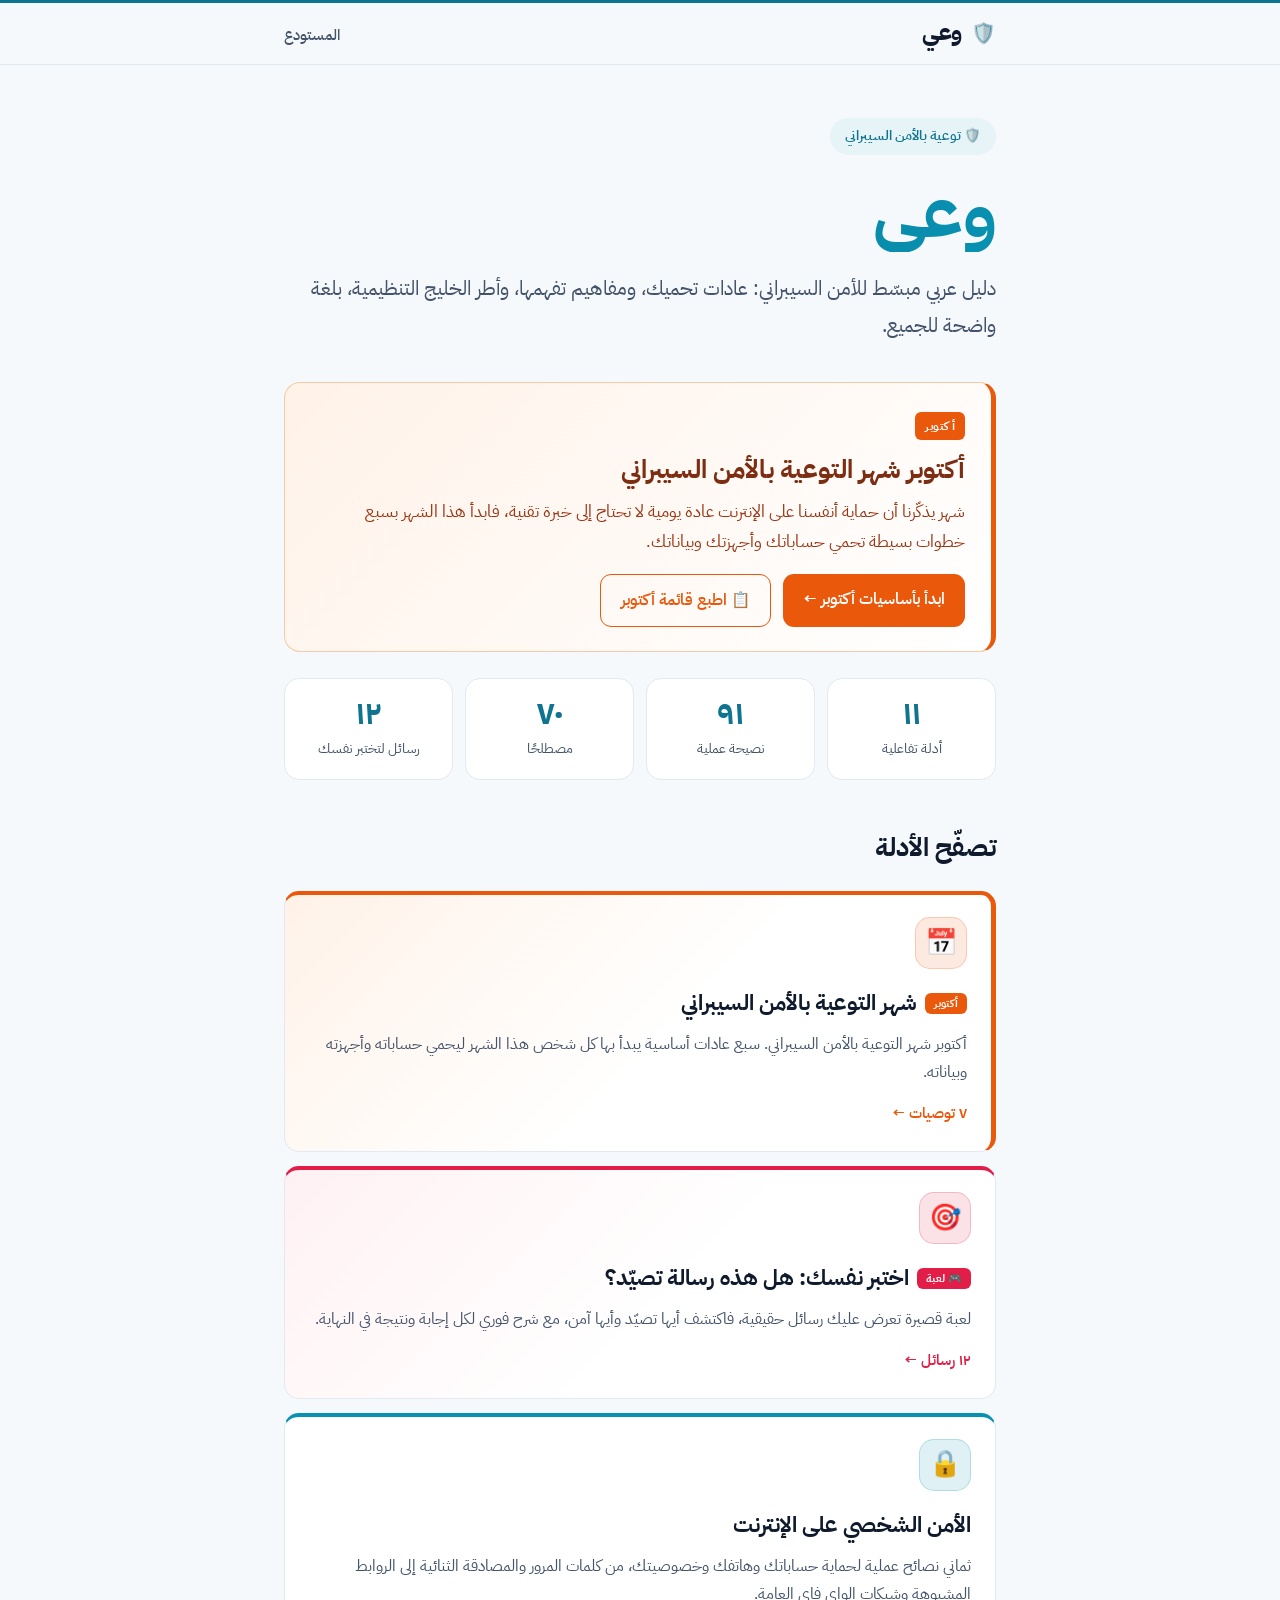
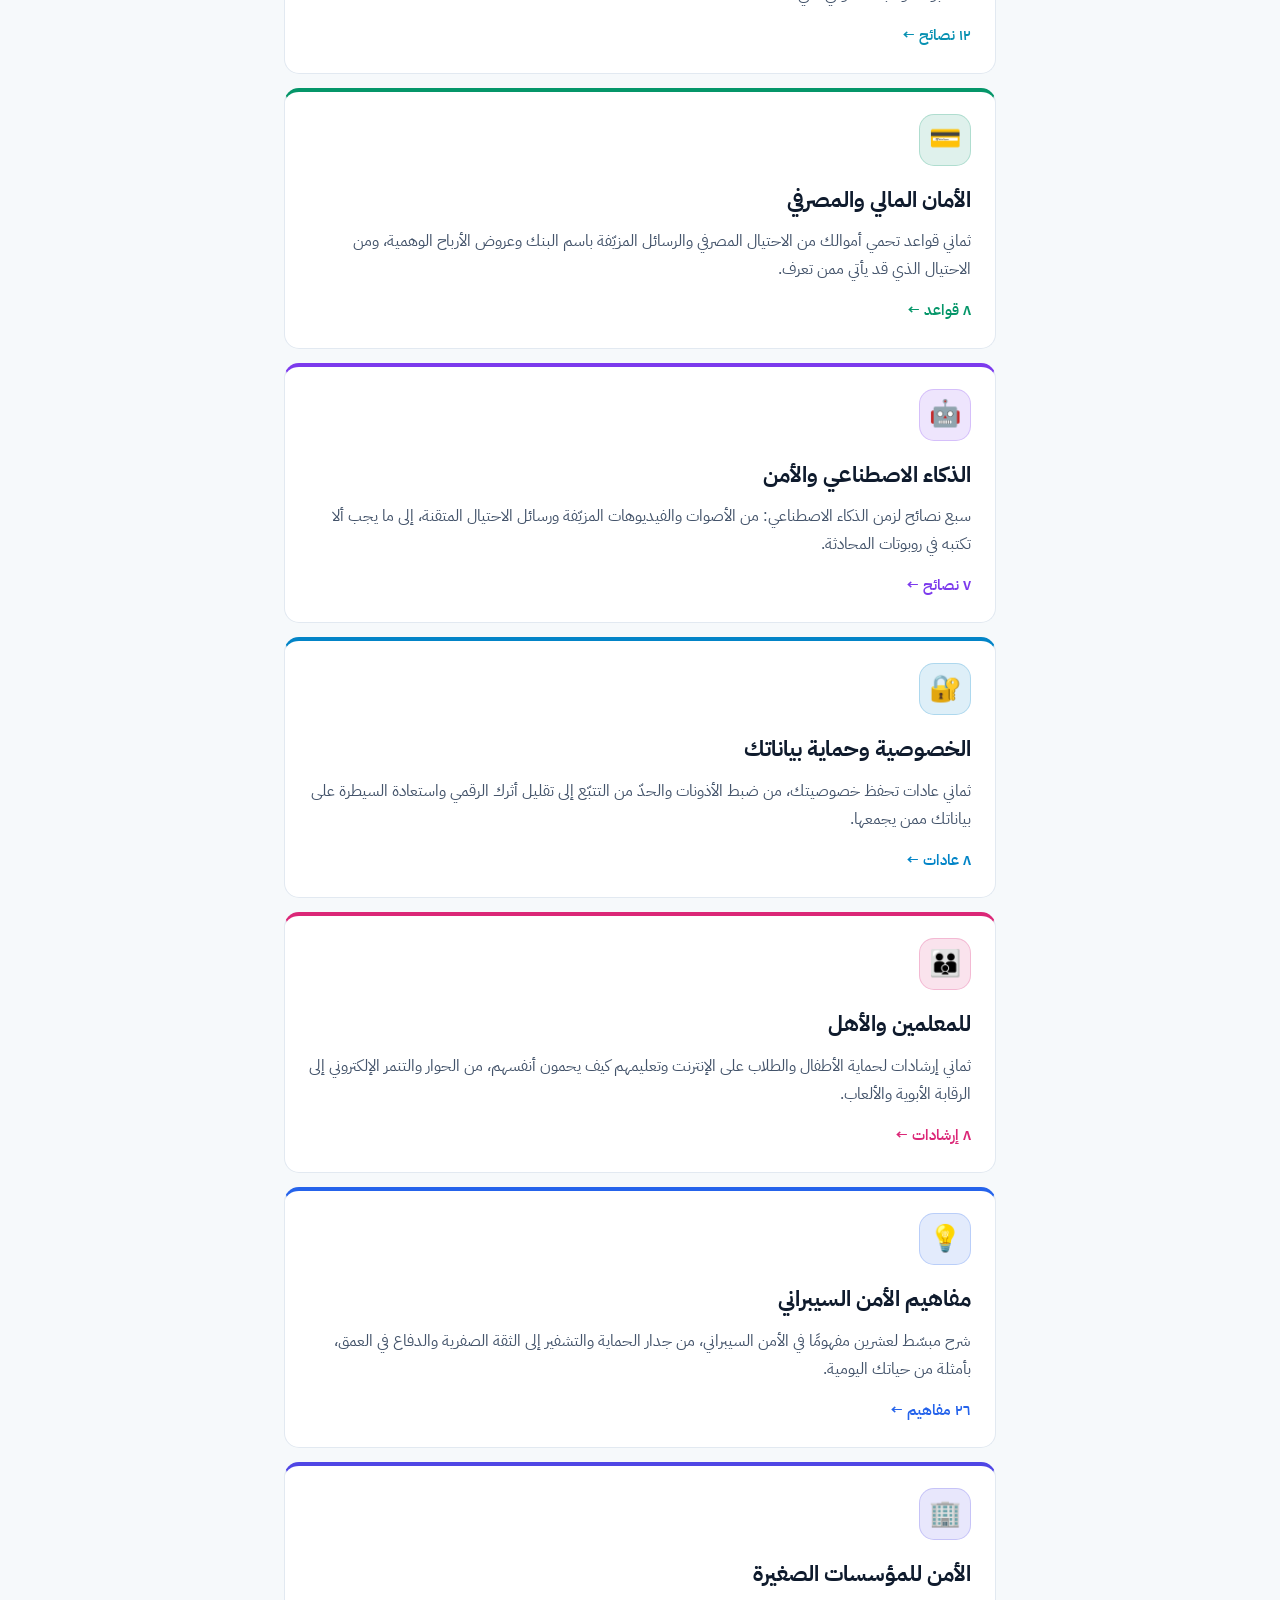
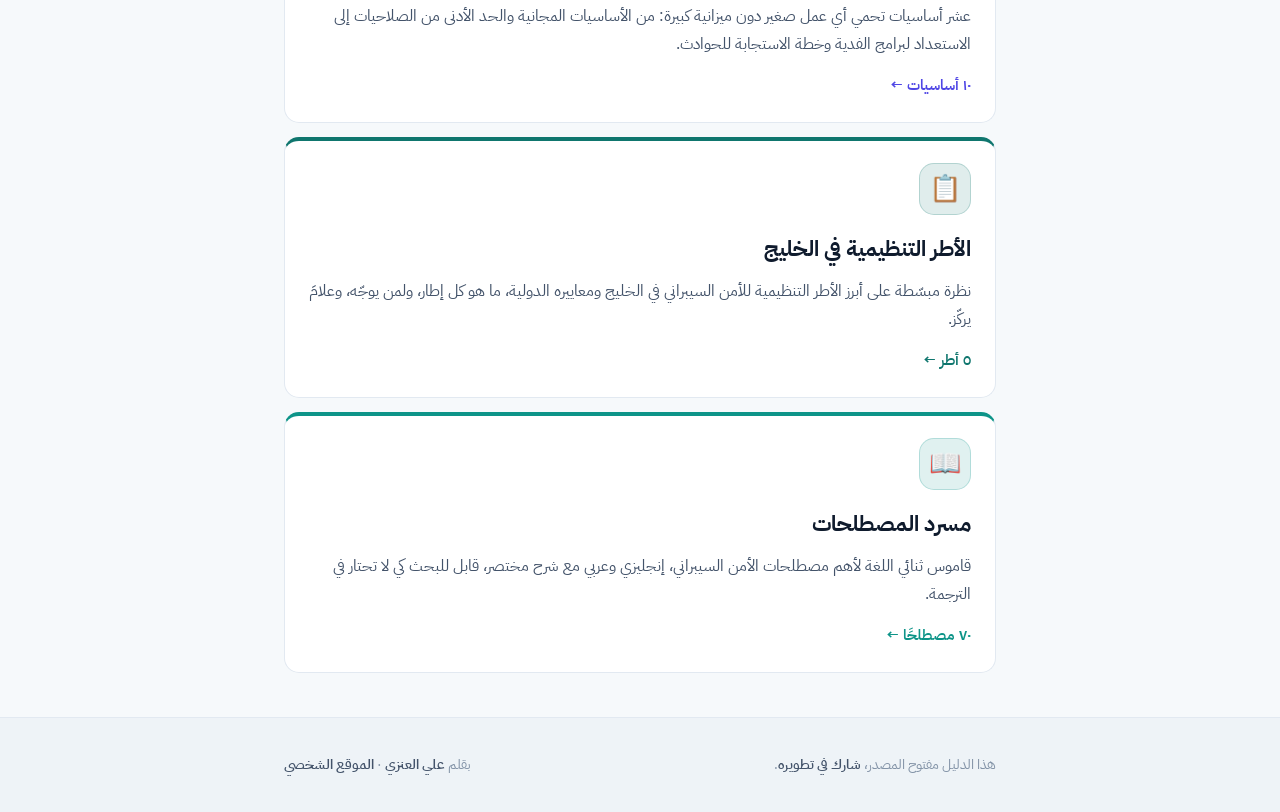
==== commit 9cde4d10: "Remove all English from the reading experience, and enrich the content - UI is now fully Arabic: bra" ====
--- a/index.html
+++ b/index.html
@@ -19,30 +19,31 @@
 <body>
 <div class="progress" id="progress"></div>
 <button class="totop" id="totop" aria-label="أعلى الصفحة">↑</button>
-<div class="topbar"><div class="wrap"><a class="brand" href="./"><span class="logo">🛡️</span><span class="ar-name">وعي</span><span class="lat">Wa3i</span></a><nav class="topnav"><a href="https://github.com/SiteQ8/Wa3i">GitHub</a></nav></div></div>
+<div class="topbar"><div class="wrap"><a class="brand" href="./"><span class="logo">🛡️</span><span class="ar-name">وعي</span></a><nav class="topnav"><a href="https://github.com/SiteQ8/Wa3i">المستودع</a></nav></div></div>
 <main class="wrap">
 <section class="hero">
 <span class="kicker">🛡️ توعية بالأمن السيبراني</span>
 <h1 class="bigname">وعي</h1>
 <p class="lede">دليل عربي مبسّط للأمن السيبراني: عادات تحميك، ومفاهيم تفهمها، وأطر الخليج التنظيمية، بلغة واضحة للجميع.</p>
 </section>
-<div class="banner reveal"><span class="tag">OCTOBER</span><h2>أكتوبر شهر التوعية بالأمن السيبراني</h2><p>شهر يذكّرنا أن حماية أنفسنا على الإنترنت عادة يومية لا تحتاج إلى خبرة تقنية، فابدأ هذا الشهر بسبع خطوات بسيطة تحمي حساباتك وأجهزتك وبياناتك.</p><div class="banner-cta"><a class="cta" href="content/october-awareness.html">ابدأ بأساسيات أكتوبر &larr;</a><a class="cta ghost" href="content/october-checklist.html">📋 اطبع قائمة أكتوبر</a></div></div>
-<div class="stats reveal"><div class="stat"><div class="snum" data-count="10">١٠</div><div class="slbl">أدلة تفاعلية</div></div><div class="stat"><div class="snum" data-count="77">٧٧</div><div class="slbl">نصيحة عملية</div></div><div class="stat"><div class="snum" data-count="54">٥٤</div><div class="slbl">مصطلحًا</div></div><div class="stat"><div class="snum" data-count="8">٨</div><div class="slbl">رسائل لتختبر نفسك</div></div></div>
-<div class="sec-head"><div class="sec-eyebrow">Guides</div><h2 class="sec-title">الأدلة</h2></div>
+<div class="banner reveal"><span class="tag">أكتوبر</span><h2>أكتوبر شهر التوعية بالأمن السيبراني</h2><p>شهر يذكّرنا أن حماية أنفسنا على الإنترنت عادة يومية لا تحتاج إلى خبرة تقنية، فابدأ هذا الشهر بسبع خطوات بسيطة تحمي حساباتك وأجهزتك وبياناتك.</p><div class="banner-cta"><a class="cta" href="content/october-awareness.html">ابدأ بأساسيات أكتوبر &larr;</a><a class="cta ghost" href="content/october-checklist.html">📋 اطبع قائمة أكتوبر</a></div></div>
+<div class="stats reveal"><div class="stat"><div class="snum" data-count="11">١١</div><div class="slbl">أدلة تفاعلية</div></div><div class="stat"><div class="snum" data-count="91">٩١</div><div class="slbl">نصيحة عملية</div></div><div class="stat"><div class="snum" data-count="70">٧٠</div><div class="slbl">مصطلحًا</div></div><div class="stat"><div class="snum" data-count="12">١٢</div><div class="slbl">رسائل لتختبر نفسك</div></div></div>
+<div class="sec-head"><h2 class="sec-title">تصفّح الأدلة</h2></div>
 <section class="cards">
 <a class="card reveal feat" style="--cat:#ea580c" href="content/october-awareness.html"><span class="chip">📅</span><h3><span class="tagpill amber">أكتوبر</span>شهر التوعية بالأمن السيبراني</h3><p>أكتوبر شهر التوعية بالأمن السيبراني. سبع عادات أساسية يبدأ بها كل شخص هذا الشهر ليحمي حساباته وأجهزته وبياناته.</p><span class="go">٧ توصيات &larr;</span></a>
-<a class="card reveal game" style="--cat:#e11d48" href="content/quiz.html"><span class="chip">🎯</span><h3><span class="tagpill rose">🎮 لعبة</span>اختبر نفسك: هل هذه رسالة تصيّد؟</h3><p>لعبة قصيرة تعرض عليك رسائل حقيقية، فاكتشف أيها تصيّد وأيها آمن، مع شرح فوري لكل إجابة ونتيجة في النهاية.</p><span class="go">٨ رسائل &larr;</span></a>
+<a class="card reveal game" style="--cat:#e11d48" href="content/quiz.html"><span class="chip">🎯</span><h3><span class="tagpill rose">🎮 لعبة</span>اختبر نفسك: هل هذه رسالة تصيّد؟</h3><p>لعبة قصيرة تعرض عليك رسائل حقيقية، فاكتشف أيها تصيّد وأيها آمن، مع شرح فوري لكل إجابة ونتيجة في النهاية.</p><span class="go">١٢ رسائل &larr;</span></a>
 <a class="card reveal" style="--cat:#0891b2" href="content/personal-security.html"><span class="chip">🔒</span><h3>الأمن الشخصي على الإنترنت</h3><p>ثماني نصائح عملية لحماية حساباتك وهاتفك وخصوصيتك، من كلمات المرور والمصادقة الثنائية إلى الروابط المشبوهة وشبكات الواي فاي العامة.</p><span class="go">١٢ نصائح &larr;</span></a>
 <a class="card reveal" style="--cat:#059669" href="content/financial-security.html"><span class="chip">💳</span><h3>الأمان المالي والمصرفي</h3><p>ثماني قواعد تحمي أموالك من الاحتيال المصرفي والرسائل المزيّفة باسم البنك وعروض الأرباح الوهمية، ومن الاحتيال الذي قد يأتي ممن تعرف.</p><span class="go">٨ قواعد &larr;</span></a>
 <a class="card reveal" style="--cat:#7c3aed" href="content/ai-security.html"><span class="chip">🤖</span><h3>الذكاء الاصطناعي والأمن</h3><p>سبع نصائح لزمن الذكاء الاصطناعي: من الأصوات والفيديوهات المزيّفة ورسائل الاحتيال المتقنة، إلى ما يجب ألا تكتبه في روبوتات المحادثة.</p><span class="go">٧ نصائح &larr;</span></a>
+<a class="card reveal" style="--cat:#0284c7" href="content/privacy.html"><span class="chip">🔐</span><h3>الخصوصية وحماية بياناتك</h3><p>ثماني عادات تحفظ خصوصيتك، من ضبط الأذونات والحدّ من التتبّع إلى تقليل أثرك الرقمي واستعادة السيطرة على بياناتك ممن يجمعها.</p><span class="go">٨ عادات &larr;</span></a>
 <a class="card reveal" style="--cat:#db2777" href="content/for-parents-teachers.html"><span class="chip">👪</span><h3>للمعلمين والأهل</h3><p>ثماني إرشادات لحماية الأطفال والطلاب على الإنترنت وتعليمهم كيف يحمون أنفسهم، من الحوار والتنمر الإلكتروني إلى الرقابة الأبوية والألعاب.</p><span class="go">٨ إرشادات &larr;</span></a>
-<a class="card reveal" style="--cat:#2563eb" href="content/concepts.html"><span class="chip">💡</span><h3>مفاهيم الأمن السيبراني</h3><p>شرح مبسّط لعشرين مفهومًا في الأمن السيبراني، من جدار الحماية والتشفير إلى الثقة الصفرية والدفاع في العمق، بأمثلة من حياتك اليومية.</p><span class="go">٢٠ مفاهيم &larr;</span></a>
+<a class="card reveal" style="--cat:#2563eb" href="content/concepts.html"><span class="chip">💡</span><h3>مفاهيم الأمن السيبراني</h3><p>شرح مبسّط لعشرين مفهومًا في الأمن السيبراني، من جدار الحماية والتشفير إلى الثقة الصفرية والدفاع في العمق، بأمثلة من حياتك اليومية.</p><span class="go">٢٦ مفاهيم &larr;</span></a>
 <a class="card reveal" style="--cat:#4f46e5" href="content/small-business.html"><span class="chip">🏢</span><h3>الأمن للمؤسسات الصغيرة</h3><p>عشر أساسيات تحمي أي عمل صغير دون ميزانية كبيرة: من الأساسيات المجانية والحد الأدنى من الصلاحيات إلى الاستعداد لبرامج الفدية وخطة الاستجابة للحوادث.</p><span class="go">١٠ أساسيات &larr;</span></a>
-<a class="card reveal" style="--cat:#0f766e" href="content/gulf-frameworks.html"><span class="chip">📋</span><h3>الأطر التنظيمية في الخليج</h3><p>نظرة مبسّطة على أبرز الأطر التنظيمية للأمن السيبراني في الخليج: CBK CORF و SAMA CSF و NCA ECC و CITRA والمعايير الدولية.</p><span class="go">٥ أطر &larr;</span></a>
-<a class="card reveal" style="--cat:#0d9488" href="content/glossary.html"><span class="chip">📖</span><h3>مسرد المصطلحات</h3><p>قاموس ثنائي اللغة لأهم مصطلحات الأمن السيبراني، إنجليزي وعربي مع شرح مختصر، قابل للبحث كي لا تحتار في الترجمة.</p><span class="go">٥٤ مصطلحًا &larr;</span></a>
+<a class="card reveal" style="--cat:#0f766e" href="content/gulf-frameworks.html"><span class="chip">📋</span><h3>الأطر التنظيمية في الخليج</h3><p>نظرة مبسّطة على أبرز الأطر التنظيمية للأمن السيبراني في الخليج ومعاييره الدولية، ما هو كل إطار، ولمن يوجّه، وعلامَ يركّز.</p><span class="go">٥ أطر &larr;</span></a>
+<a class="card reveal" style="--cat:#0d9488" href="content/glossary.html"><span class="chip">📖</span><h3>مسرد المصطلحات</h3><p>قاموس ثنائي اللغة لأهم مصطلحات الأمن السيبراني، إنجليزي وعربي مع شرح مختصر، قابل للبحث كي لا تحتار في الترجمة.</p><span class="go">٧٠ مصطلحًا &larr;</span></a>
 </section>
 </main>
-<footer class="sitefoot"><div class="wrap"><span>مفتوح المصدر. <a href="https://github.com/SiteQ8/Wa3i">شارك في تطويره على GitHub</a>.</span><span class="lat">By <a href="https://github.com/SiteQ8">Ali AlEnezi</a> &middot; <a href="https://3li.info">3li.info</a></span></div></footer>
+<footer class="sitefoot"><div class="wrap"><span>هذا الدليل مفتوح المصدر، <a href="https://github.com/SiteQ8/Wa3i">شارك في تطويره</a>.</span><span>بقلم <a href="https://github.com/SiteQ8">علي العنزي</a> &middot; <a href="https://3li.info">الموقع الشخصي</a></span></div></footer>
 <script>(function () {
   var d = document, root = d.documentElement;
   root.classList.add("js");
--- a/style.css
+++ b/style.css
@@ -12,18 +12,18 @@
 a{color:var(--teal);text-decoration:none}
 a:hover{text-decoration:underline}
 .wrap{max-width:760px;margin:0 auto;padding:0 24px}
-.en{font-family:var(--latin);direction:ltr;unicode-bidi:isolate;font-weight:600;font-size:.94em}
+.en{font-family:var(--ar);direction:ltr;unicode-bidi:isolate;font-weight:600;font-size:.94em}
 
 /* top bar */
 .topbar{border-top:3px solid var(--teal);background:rgba(246,249,251,.9);-webkit-backdrop-filter:blur(8px);backdrop-filter:blur(8px);border-bottom:1px solid var(--line);position:sticky;top:0;z-index:30}
 .topbar .wrap{display:flex;align-items:center;justify-content:space-between;gap:14px;min-height:60px;padding-top:9px;padding-bottom:9px}
 .brand{display:flex;align-items:baseline;gap:9px;white-space:nowrap}
 .brand .ar-name{font-weight:700;font-size:23px;color:var(--ink);letter-spacing:-.3px}
-.brand .lat{font-family:var(--latin);font-size:13px;color:var(--muted);font-weight:600}
+.brand .lat{font-family:var(--ar);font-size:13px;color:var(--muted);font-weight:600}
 .brand:hover{text-decoration:none}
 .brand:hover .ar-name{color:var(--teal)}
 .topnav{white-space:nowrap;flex:none}
-.topnav a{font-family:var(--latin);color:var(--soft);font-size:14.5px;font-weight:500;margin-right:18px}
+.topnav a{font-family:var(--ar);color:var(--soft);font-size:14.5px;font-weight:500;margin-right:18px}
 .topnav a:first-child{margin-right:0}
 .topnav a:hover{color:var(--teal);text-decoration:none}
 
@@ -34,7 +34,7 @@
 .hero .lede{color:var(--soft);font-size:20px;margin-top:18px;max-width:60ch}
 
 .banner{margin:30px 0 8px;background:linear-gradient(135deg,var(--amber-wash),#fff);border:1px solid #f6cba3;border-right:5px solid var(--amber);border-radius:16px;padding:24px 26px}
-.banner .tag{display:inline-block;font-family:var(--latin);font-size:12px;font-weight:700;letter-spacing:.5px;color:#fff;background:var(--amber);border-radius:6px;padding:3px 10px;margin-bottom:12px}
+.banner .tag{display:inline-block;font-family:var(--ar);font-size:12px;font-weight:700;letter-spacing:.5px;color:#fff;background:var(--amber);border-radius:6px;padding:3px 10px;margin-bottom:12px}
 .banner h2{font-size:26px;font-weight:700;color:#7c2d12;line-height:1.35}
 .banner p{color:#9a3412;font-size:16.5px;margin-top:10px;max-width:62ch}
 .banner .cta{display:inline-block;margin-top:16px;background:var(--amber);color:#fff;font-weight:600;font-size:15.5px;border-radius:11px;padding:11px 20px;transition:.15s}
@@ -42,7 +42,7 @@
 
 /* section heads */
 .sec-head{margin:44px 0 18px}
-.sec-eyebrow{font-family:var(--latin);color:var(--teal);font-size:12.5px;letter-spacing:1px;text-transform:uppercase;font-weight:600}
+.sec-eyebrow{font-family:var(--ar);color:var(--teal);font-size:12.5px;letter-spacing:1px;text-transform:uppercase;font-weight:600}
 .sec-title{font-size:26px;font-weight:700;margin-top:6px}
 
 /* collection cards */
@@ -52,18 +52,18 @@
 .card.feat{border-right:5px solid var(--amber);background:linear-gradient(135deg,var(--amber-wash),var(--surface) 55%)}
 .card .emoji{font-size:25px;line-height:1;margin-bottom:12px;display:block}
 .card h3{font-size:22px;font-weight:700;color:var(--ink);margin-bottom:7px}
-.card .featpill{font-family:var(--latin);font-size:11px;font-weight:700;color:#fff;background:var(--amber);border-radius:6px;padding:2px 9px;margin-right:8px;vertical-align:middle}
+.card .featpill{font-family:var(--ar);font-size:11px;font-weight:700;color:#fff;background:var(--amber);border-radius:6px;padding:2px 9px;margin-right:8px;vertical-align:middle}
 .card p{color:var(--soft);font-size:16px;line-height:1.75;margin:0}
 .card .go{color:var(--teal);font-weight:600;font-size:14.5px;margin-top:14px;display:inline-block}
 
 /* prose (content pages) */
 .prose{padding-top:46px;padding-bottom:24px}
-.byline{color:var(--muted);font-size:14.5px;font-family:var(--latin);margin:16px 0 30px;display:flex;gap:10px;align-items:center;flex-wrap:wrap;direction:rtl}
+.byline{color:var(--muted);font-size:14.5px;font-family:var(--ar);margin:16px 0 30px;display:flex;gap:10px;align-items:center;flex-wrap:wrap;direction:rtl}
 .byline a{color:var(--muted);font-weight:600}
 .byline .dot{width:3px;height:3px;border-radius:50%;background:var(--line2)}
 .prose p{margin:0 0 20px;color:var(--ink)}
 .prose h2{font-size:23px;font-weight:700;line-height:1.5;margin:38px 0 12px;padding-top:8px;color:var(--ink)}
-.prose h2 .n{color:var(--teal);font-family:var(--latin);font-weight:700;margin-left:8px}
+.prose h2 .n{color:var(--teal);font-family:var(--ar);font-weight:700;margin-left:8px}
 .prose strong{font-weight:700}
 .prose hr{border:0;border-top:1px solid var(--line);margin:34px 0}
 
@@ -72,12 +72,12 @@
 .gsearch input{width:100%;font-family:var(--ar);font-size:16.5px;color:var(--ink);background:var(--surface);border:1px solid var(--line2);border-radius:12px;padding:13px 16px;outline:none;text-align:right}
 .gsearch input:focus{border-color:var(--teal-mid)}
 .gsearch input::placeholder{color:var(--muted)}
-.gcount{color:var(--muted);font-size:14px;font-family:var(--latin);margin:6px 2px 16px}
+.gcount{color:var(--muted);font-size:14px;font-family:var(--ar);margin:6px 2px 16px}
 .gcount b{color:var(--ink)}
 .terms{display:flex;flex-direction:column;gap:10px;padding-bottom:20px}
 .term{background:var(--surface);border:1px solid var(--line);border-radius:13px;padding:15px 18px}
 .term .head{display:flex;align-items:baseline;gap:12px;flex-wrap:wrap}
-.term .en-term{font-family:var(--latin);direction:ltr;font-weight:700;font-size:16px;color:var(--teal)}
+.term .en-term{font-family:var(--ar);direction:ltr;font-weight:700;font-size:16px;color:var(--teal)}
 .term .ar-term{font-weight:700;font-size:17px;color:var(--ink)}
 .term .def{color:var(--soft);font-size:15.5px;margin-top:6px;line-height:1.7}
 .gempty{display:none;text-align:center;color:var(--muted);background:var(--surface);border:1px dashed var(--line2);border-radius:14px;padding:36px 20px}
@@ -91,7 +91,7 @@
 footer.sitefoot{border-top:1px solid var(--line);background:var(--bg2);padding:34px 0;margin-top:44px}
 .sitefoot .wrap{color:var(--muted);font-size:14px;display:flex;justify-content:space-between;flex-wrap:wrap;gap:12px}
 .sitefoot a{color:var(--soft);font-weight:600}
-.sitefoot .lat{font-family:var(--latin)}
+.sitefoot .lat{font-family:var(--ar)}
 
 @media(max-width:560px){
   body{font-size:17px}
@@ -118,7 +118,7 @@
 /* printable checklist page */
 .checklist{padding-top:40px;padding-bottom:40px}
 .cl-head{text-align:center;margin-bottom:26px}
-.cl-badge{display:inline-block;font-family:var(--latin);font-size:12px;font-weight:700;letter-spacing:.5px;color:#fff;background:var(--amber);border-radius:6px;padding:3px 11px;margin-bottom:14px}
+.cl-badge{display:inline-block;font-family:var(--ar);font-size:12px;font-weight:700;letter-spacing:.5px;color:#fff;background:var(--amber);border-radius:6px;padding:3px 11px;margin-bottom:14px}
 .cl-head h1{font-size:34px;line-height:1.3}
 .cl-sub{color:var(--soft);font-size:16.5px;margin-top:10px;max-width:52ch;margin-inline:auto}
 .printbtn{margin-top:20px;font-family:var(--ar);cursor:pointer;background:var(--teal);color:#fff;border:0;border-radius:11px;padding:11px 22px;font-size:15.5px;font-weight:600;transition:.15s}
@@ -133,7 +133,7 @@
 .cl-list .txt{font-size:17px;font-weight:500;color:var(--ink)}
 .cl-list input:checked ~ .txt{color:var(--muted);text-decoration:line-through}
 .cl-foot{text-align:center;color:var(--muted);font-size:14px;margin-top:28px;font-weight:600}
-.cl-foot{font-family:var(--latin)}
+.cl-foot{font-family:var(--ar)}
 
 @media print{
   body{background:#fff;font-size:14px}
@@ -180,7 +180,7 @@
 .card .go{color:var(--cat)}
 .card.feat{background:linear-gradient(135deg,var(--amber-wash),var(--surface) 55%)}
 .card.game{background:linear-gradient(135deg,#fff1f3,var(--surface) 55%)}
-.tagpill{font-family:var(--latin);font-size:11px;font-weight:700;color:#fff;border-radius:6px;padding:2px 9px;margin-left:8px;vertical-align:middle;white-space:nowrap}
+.tagpill{font-family:var(--ar);font-size:11px;font-weight:700;color:#fff;border-radius:6px;padding:2px 9px;margin-left:8px;vertical-align:middle;white-space:nowrap}
 .tagpill.amber{background:var(--amber)}
 .tagpill.rose{background:#e11d48}
 
@@ -188,7 +188,7 @@
 .prose{--catwash:color-mix(in srgb,var(--cat) 10%,transparent)}
 .prose h1{border-bottom:3px solid var(--cat);display:inline-block;padding-bottom:6px}
 .prose h2{display:flex;align-items:center;gap:12px;flex-wrap:wrap}
-.prose h2 .n{flex:none;width:40px;height:40px;border-radius:50%;background:var(--cat);color:#fff;display:inline-flex;align-items:center;justify-content:center;font-family:var(--latin);font-weight:700;font-size:17px;margin-left:0;box-shadow:0 5px 14px -4px color-mix(in srgb,var(--cat) 65%,transparent)}
+.prose h2 .n{flex:none;width:40px;height:40px;border-radius:50%;background:var(--cat);color:#fff;display:inline-flex;align-items:center;justify-content:center;font-family:var(--ar);font-weight:700;font-size:17px;margin-left:0;box-shadow:0 5px 14px -4px color-mix(in srgb,var(--cat) 65%,transparent)}
 .callout{border-right-color:var(--cat)}
 
 /* glossary search box with icon */
@@ -209,7 +209,7 @@
 .cl-progress{max-width:600px;margin:0 auto 18px;display:flex;align-items:center;gap:14px}
 .cl-track{flex:1;height:12px;background:var(--bg2);border-radius:20px;overflow:hidden}
 .cl-track #cl-bar{display:block;height:100%;width:0;background:linear-gradient(90deg,#f59e0b,#ea580c);border-radius:20px;transition:width .45s cubic-bezier(.2,.8,.2,1)}
-.cl-lbl{font-family:var(--latin);font-size:14px;font-weight:700;color:var(--amber);flex:none;min-width:52px;text-align:left}
+.cl-lbl{font-family:var(--ar);font-size:14px;font-weight:700;color:var(--amber);flex:none;min-width:52px;text-align:left}
 .cl-list input:checked + .box{background:var(--cat);border-color:var(--cat)}
 .cl-list .box{border-color:color-mix(in srgb,var(--cat) 55%,var(--line2))}
 .cl-list li{transition:.15s}
@@ -226,7 +226,7 @@
 #q-progwrap{margin-bottom:16px}
 .q-progbar{height:8px;background:var(--bg2);border-radius:20px;overflow:hidden;margin-bottom:8px}
 .q-progbar #q-bar{display:block;height:100%;width:0;background:linear-gradient(90deg,#fb7185,#e11d48);border-radius:20px;transition:width .45s cubic-bezier(.2,.8,.2,1)}
-#q-prog{color:var(--muted);font-family:var(--latin);font-size:13.5px;font-weight:600}
+#q-prog{color:var(--muted);font-family:var(--ar);font-size:13.5px;font-weight:600}
 .q-card{background:var(--surface);border:1px solid var(--line);border-radius:18px;padding:24px;box-shadow:0 12px 34px -20px rgba(0,0,0,.2);transition:.25s}
 .q-card.is-phish{border-color:#fca5a5;background:linear-gradient(180deg,#fef2f2,var(--surface) 55%)}
 .q-card.is-safe{border-color:#86efac;background:linear-gradient(180deg,#f0fdf4,var(--surface) 55%)}
@@ -247,10 +247,14 @@
 .q-next:hover{background:#08111e}
 .q-result{display:none;text-align:center;background:var(--surface);border:1px solid var(--line);border-radius:18px;padding:38px 24px;animation:pop .45s ease}
 .q-emoji{font-size:58px;line-height:1}
-.q-score{font-family:var(--latin);font-size:46px;font-weight:800;color:var(--ink);margin:10px 0}
+.q-score{font-family:var(--ar);font-size:46px;font-weight:800;color:var(--ink);margin:10px 0}
 .q-final{color:var(--soft);font-size:17px;margin-bottom:22px}
 .q-retry{background:#e11d48;color:#fff;border:0;border-radius:12px;padding:13px 26px;font-family:var(--ar);font-size:15.5px;font-weight:600;cursor:pointer}
 .q-retry:hover{background:#be123c}
 
 /* confetti */
 .confetti-canvas{position:fixed;inset:0;pointer-events:none;z-index:200}
+
+/* monolingual Arabic glossary term */
+.ar-term-big{font-weight:700;font-size:18px;color:var(--ink);line-height:1.6}
+.term .def{margin-top:6px}
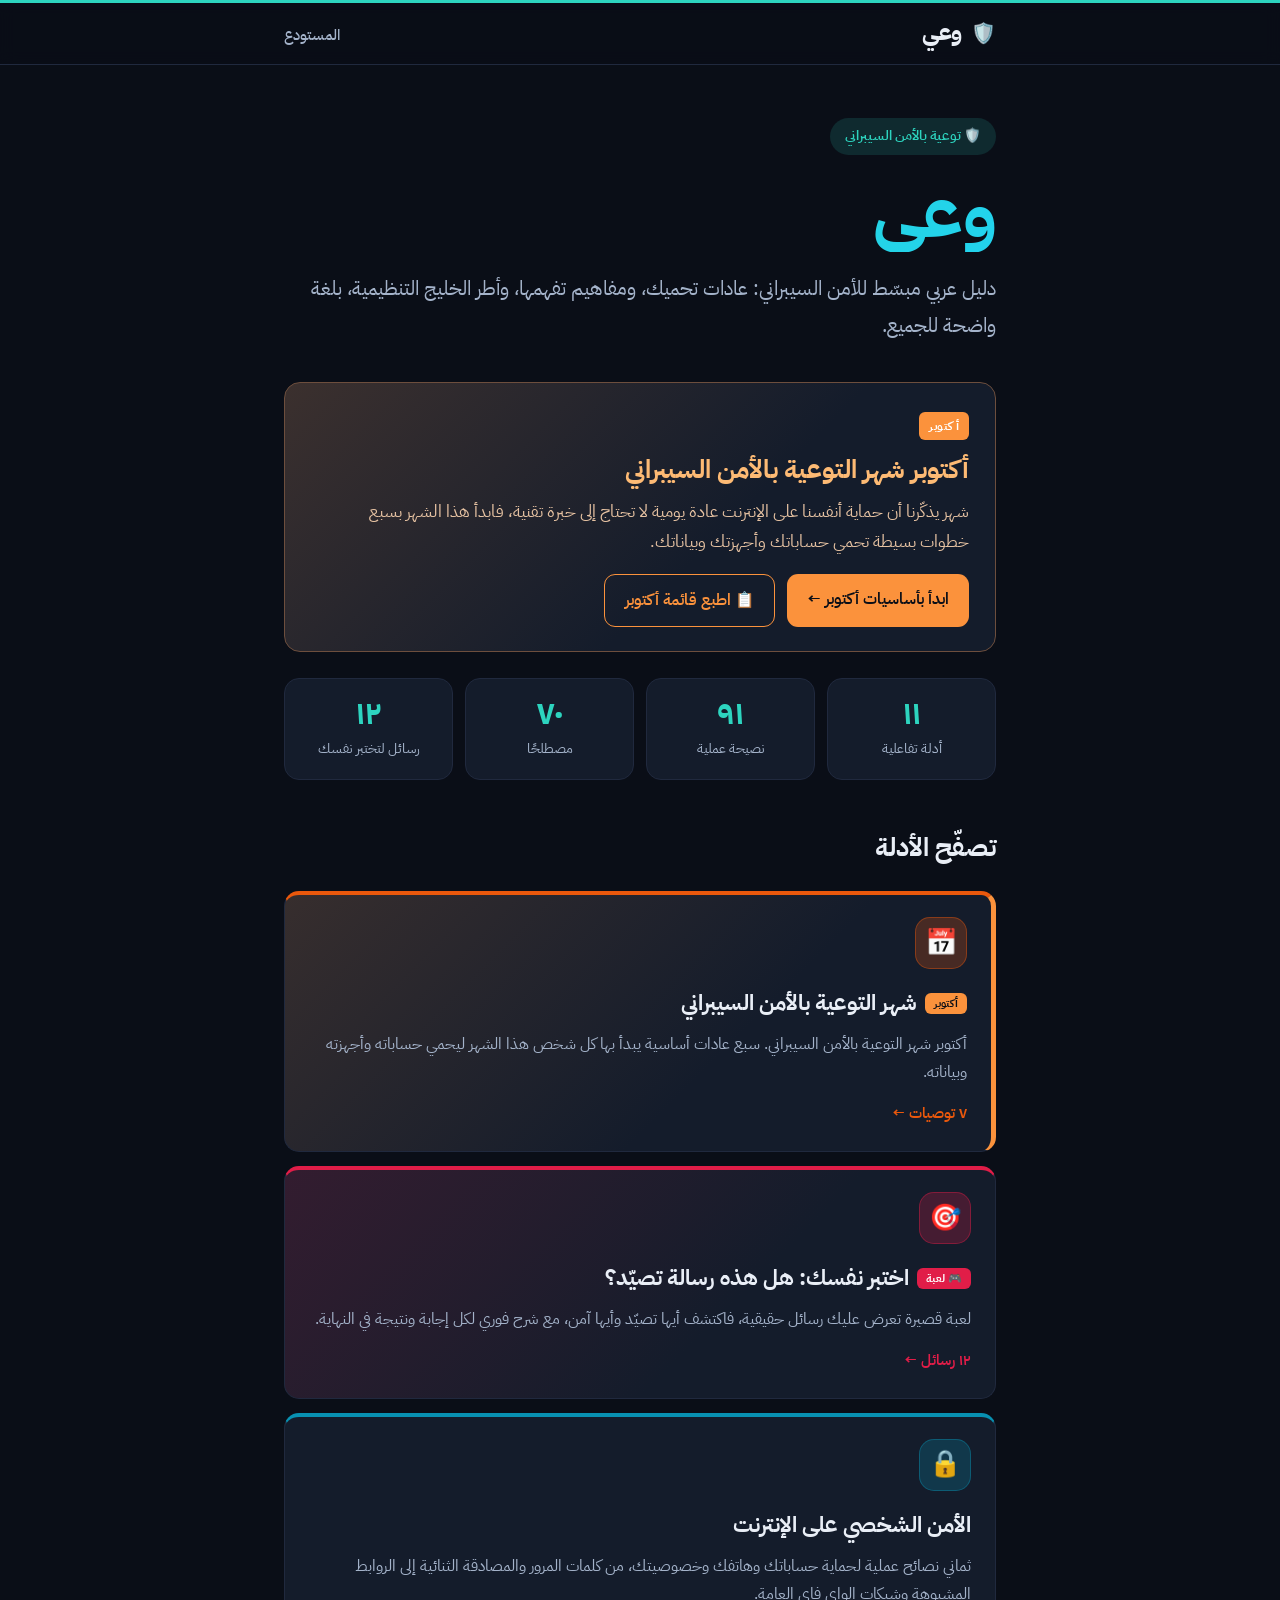
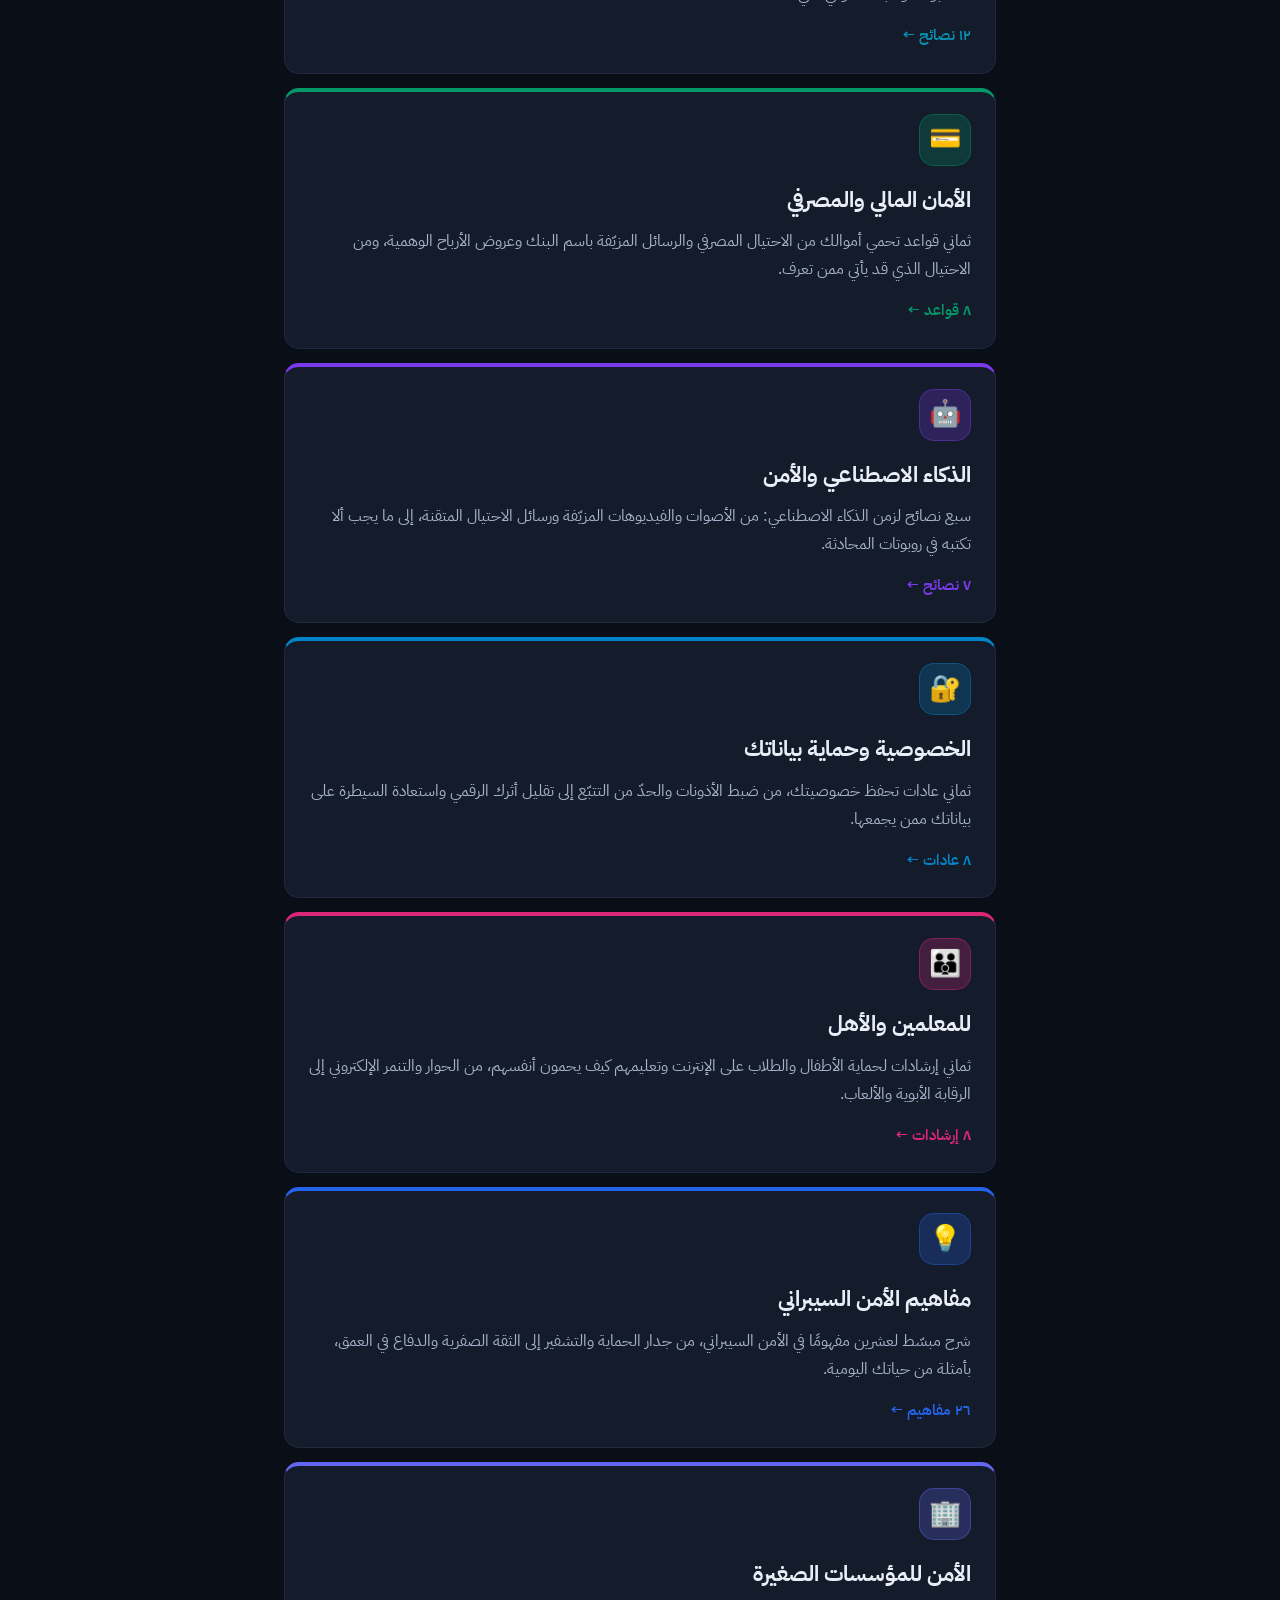
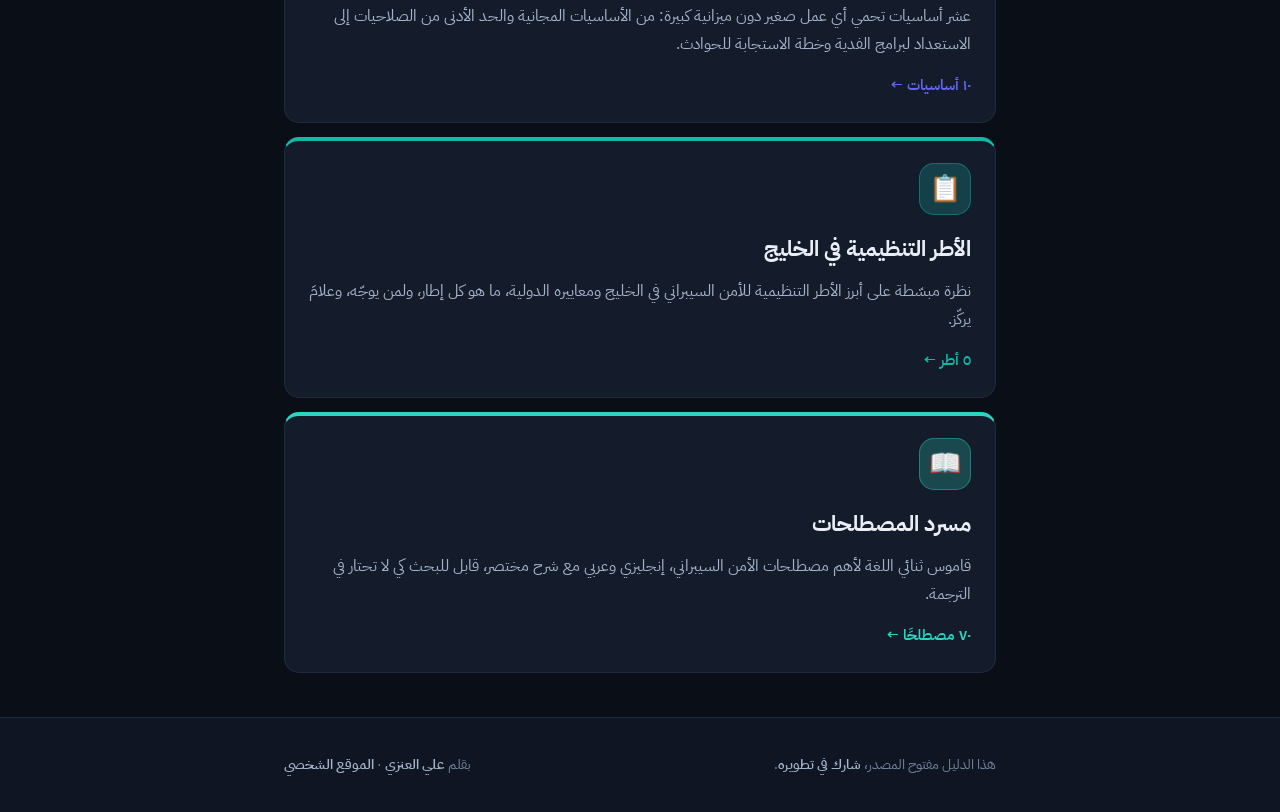
==== commit d083824a: "Switch to a dark theme to match the brand and the share image Dark navy background with light text a" ====
--- a/index.html
+++ b/index.html
@@ -38,9 +38,9 @@
 <a class="card reveal" style="--cat:#0284c7" href="content/privacy.html"><span class="chip">🔐</span><h3>الخصوصية وحماية بياناتك</h3><p>ثماني عادات تحفظ خصوصيتك، من ضبط الأذونات والحدّ من التتبّع إلى تقليل أثرك الرقمي واستعادة السيطرة على بياناتك ممن يجمعها.</p><span class="go">٨ عادات &larr;</span></a>
 <a class="card reveal" style="--cat:#db2777" href="content/for-parents-teachers.html"><span class="chip">👪</span><h3>للمعلمين والأهل</h3><p>ثماني إرشادات لحماية الأطفال والطلاب على الإنترنت وتعليمهم كيف يحمون أنفسهم، من الحوار والتنمر الإلكتروني إلى الرقابة الأبوية والألعاب.</p><span class="go">٨ إرشادات &larr;</span></a>
 <a class="card reveal" style="--cat:#2563eb" href="content/concepts.html"><span class="chip">💡</span><h3>مفاهيم الأمن السيبراني</h3><p>شرح مبسّط لعشرين مفهومًا في الأمن السيبراني، من جدار الحماية والتشفير إلى الثقة الصفرية والدفاع في العمق، بأمثلة من حياتك اليومية.</p><span class="go">٢٦ مفاهيم &larr;</span></a>
-<a class="card reveal" style="--cat:#4f46e5" href="content/small-business.html"><span class="chip">🏢</span><h3>الأمن للمؤسسات الصغيرة</h3><p>عشر أساسيات تحمي أي عمل صغير دون ميزانية كبيرة: من الأساسيات المجانية والحد الأدنى من الصلاحيات إلى الاستعداد لبرامج الفدية وخطة الاستجابة للحوادث.</p><span class="go">١٠ أساسيات &larr;</span></a>
-<a class="card reveal" style="--cat:#0f766e" href="content/gulf-frameworks.html"><span class="chip">📋</span><h3>الأطر التنظيمية في الخليج</h3><p>نظرة مبسّطة على أبرز الأطر التنظيمية للأمن السيبراني في الخليج ومعاييره الدولية، ما هو كل إطار، ولمن يوجّه، وعلامَ يركّز.</p><span class="go">٥ أطر &larr;</span></a>
-<a class="card reveal" style="--cat:#0d9488" href="content/glossary.html"><span class="chip">📖</span><h3>مسرد المصطلحات</h3><p>قاموس ثنائي اللغة لأهم مصطلحات الأمن السيبراني، إنجليزي وعربي مع شرح مختصر، قابل للبحث كي لا تحتار في الترجمة.</p><span class="go">٧٠ مصطلحًا &larr;</span></a>
+<a class="card reveal" style="--cat:#6366f1" href="content/small-business.html"><span class="chip">🏢</span><h3>الأمن للمؤسسات الصغيرة</h3><p>عشر أساسيات تحمي أي عمل صغير دون ميزانية كبيرة: من الأساسيات المجانية والحد الأدنى من الصلاحيات إلى الاستعداد لبرامج الفدية وخطة الاستجابة للحوادث.</p><span class="go">١٠ أساسيات &larr;</span></a>
+<a class="card reveal" style="--cat:#14b8a6" href="content/gulf-frameworks.html"><span class="chip">📋</span><h3>الأطر التنظيمية في الخليج</h3><p>نظرة مبسّطة على أبرز الأطر التنظيمية للأمن السيبراني في الخليج ومعاييره الدولية، ما هو كل إطار، ولمن يوجّه، وعلامَ يركّز.</p><span class="go">٥ أطر &larr;</span></a>
+<a class="card reveal" style="--cat:#2dd4bf" href="content/glossary.html"><span class="chip">📖</span><h3>مسرد المصطلحات</h3><p>قاموس ثنائي اللغة لأهم مصطلحات الأمن السيبراني، إنجليزي وعربي مع شرح مختصر، قابل للبحث كي لا تحتار في الترجمة.</p><span class="go">٧٠ مصطلحًا &larr;</span></a>
 </section>
 </main>
 <footer class="sitefoot"><div class="wrap"><span>هذا الدليل مفتوح المصدر، <a href="https://github.com/SiteQ8/Wa3i">شارك في تطويره</a>.</span><span>بقلم <a href="https://github.com/SiteQ8">علي العنزي</a> &middot; <a href="https://3li.info">الموقع الشخصي</a></span></div></footer>
--- a/style.css
+++ b/style.css
@@ -1,8 +1,8 @@
 :root{
-  --bg:#f6f9fb; --bg2:#eef3f7; --surface:#ffffff; --ink:#0f1b2d; --soft:#43536a;
-  --muted:#8494a8; --line:#e2e9f1; --line2:#d2dce7;
-  --teal:#0e7490; --teal-soft:#0891b2; --teal-wash:#e6f3f7; --teal-mid:#7cc3d6;
-  --amber:#ea580c; --amber-soft:#f97316; --amber-wash:#fff2e8;
+  --bg:#0a0e17; --bg2:#0f1522; --surface:#141c2b; --ink:#e9eef6; --soft:#a4b3ca;
+  --muted:#71819a; --line:#20293e; --line2:#2c3850;
+  --teal:#2dd4bf; --teal-soft:#5eead4; --teal-wash:rgba(45,212,191,.14); --teal-mid:rgba(45,212,191,.5);
+  --amber:#fb923c; --amber-soft:#fdba74; --amber-wash:rgba(251,146,60,.14);
   --ar:'IBM Plex Sans Arabic','Cairo','Segoe UI',Tahoma,sans-serif;
   --latin:'Inter','IBM Plex Sans Arabic',-apple-system,Segoe UI,sans-serif;
 }
@@ -258,3 +258,33 @@
 /* monolingual Arabic glossary term */
 .ar-term-big{font-weight:700;font-size:18px;color:var(--ink);line-height:1.6}
 .term .def{margin-top:6px}
+
+/* ============ dark theme component fixes ============ */
+.topbar{background:rgba(10,14,23,.85)}
+.hero .bigname{background:linear-gradient(115deg,#2dd4bf,#22d3ee,#fb923c,#22d3ee);background-size:300% 300%;-webkit-background-clip:text;background-clip:text;-webkit-text-fill-color:transparent}
+.card .chip{background:color-mix(in srgb,var(--cat) 24%,var(--surface));box-shadow:inset 0 0 0 1px color-mix(in srgb,var(--cat) 40%,transparent)}
+.card.feat{background:linear-gradient(135deg,color-mix(in srgb,var(--amber) 15%,var(--surface)),var(--surface) 62%)}
+.card.game{background:linear-gradient(135deg,color-mix(in srgb,#e11d48 15%,var(--surface)),var(--surface) 62%)}
+.banner{background:linear-gradient(135deg,color-mix(in srgb,var(--amber) 17%,var(--surface)),var(--surface) 60%);border:1px solid color-mix(in srgb,var(--amber) 35%,var(--line))}
+.banner h2{color:#fdba74}
+.banner p{color:#e6c2a2}
+.banner .cta{color:#0a0e17}
+.callout{background:color-mix(in srgb,var(--amber) 13%,var(--surface));border:1px solid color-mix(in srgb,var(--amber) 30%,var(--line));color:#e6c2a2}
+.callout:hover{background:color-mix(in srgb,var(--amber) 19%,var(--surface))}
+.callout b{color:#fdba74}
+.cl-done{background:linear-gradient(135deg,color-mix(in srgb,var(--amber) 17%,var(--surface)),var(--surface) 70%);border:1px solid color-mix(in srgb,var(--amber) 35%,var(--line));color:#e6c2a2}
+.cl-done b{color:#fdba74}
+.printbtn{color:#04141a}
+.totop{color:#04141a}
+.tagpill.amber{color:#0a0e17}
+.q-card.is-phish{border-color:color-mix(in srgb,#f43f5e 45%,var(--line));background:linear-gradient(180deg,color-mix(in srgb,#f43f5e 13%,var(--surface)),var(--surface) 60%)}
+.q-card.is-safe{border-color:color-mix(in srgb,#22c55e 45%,var(--line));background:linear-gradient(180deg,color-mix(in srgb,#22c55e 13%,var(--surface)),var(--surface) 60%)}
+.q-msg{border-right-color:color-mix(in srgb,var(--cat) 60%,var(--muted))}
+.q-btn.phish{border-color:color-mix(in srgb,#f43f5e 40%,var(--line));color:#fb7185}
+.q-btn.phish:hover{background:color-mix(in srgb,#f43f5e 14%,var(--surface));border-color:#f43f5e}
+.q-btn.safe{border-color:color-mix(in srgb,#22c55e 40%,var(--line));color:#4ade80}
+.q-btn.safe:hover{background:color-mix(in srgb,#22c55e 14%,var(--surface));border-color:#22c55e}
+.q-fb.ok{background:color-mix(in srgb,#22c55e 13%,var(--surface));border:1px solid color-mix(in srgb,#22c55e 40%,var(--line));color:#86efac}
+.q-fb.no{background:color-mix(in srgb,#f43f5e 13%,var(--surface));border:1px solid color-mix(in srgb,#f43f5e 40%,var(--line));color:#fda4af}
+.q-next{background:var(--ink);color:var(--bg)}
+.q-next:hover{background:#fff}
